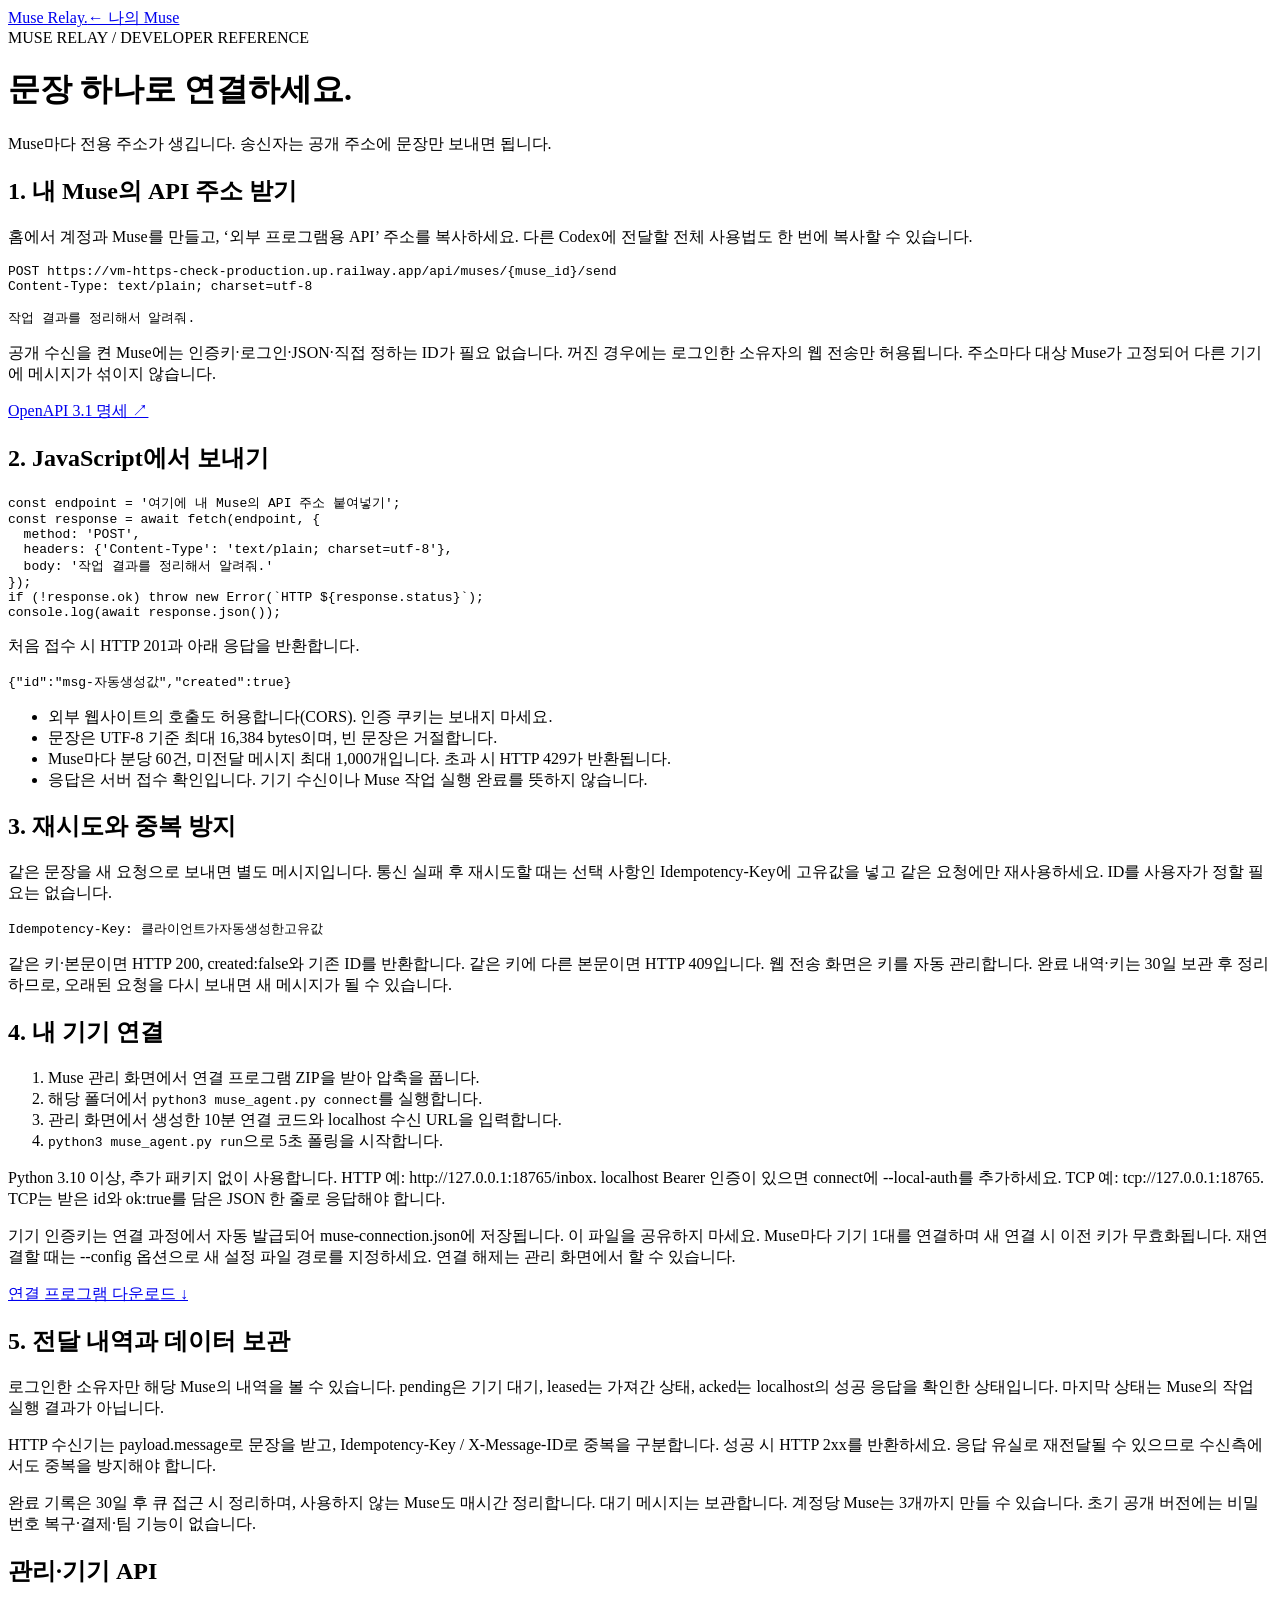
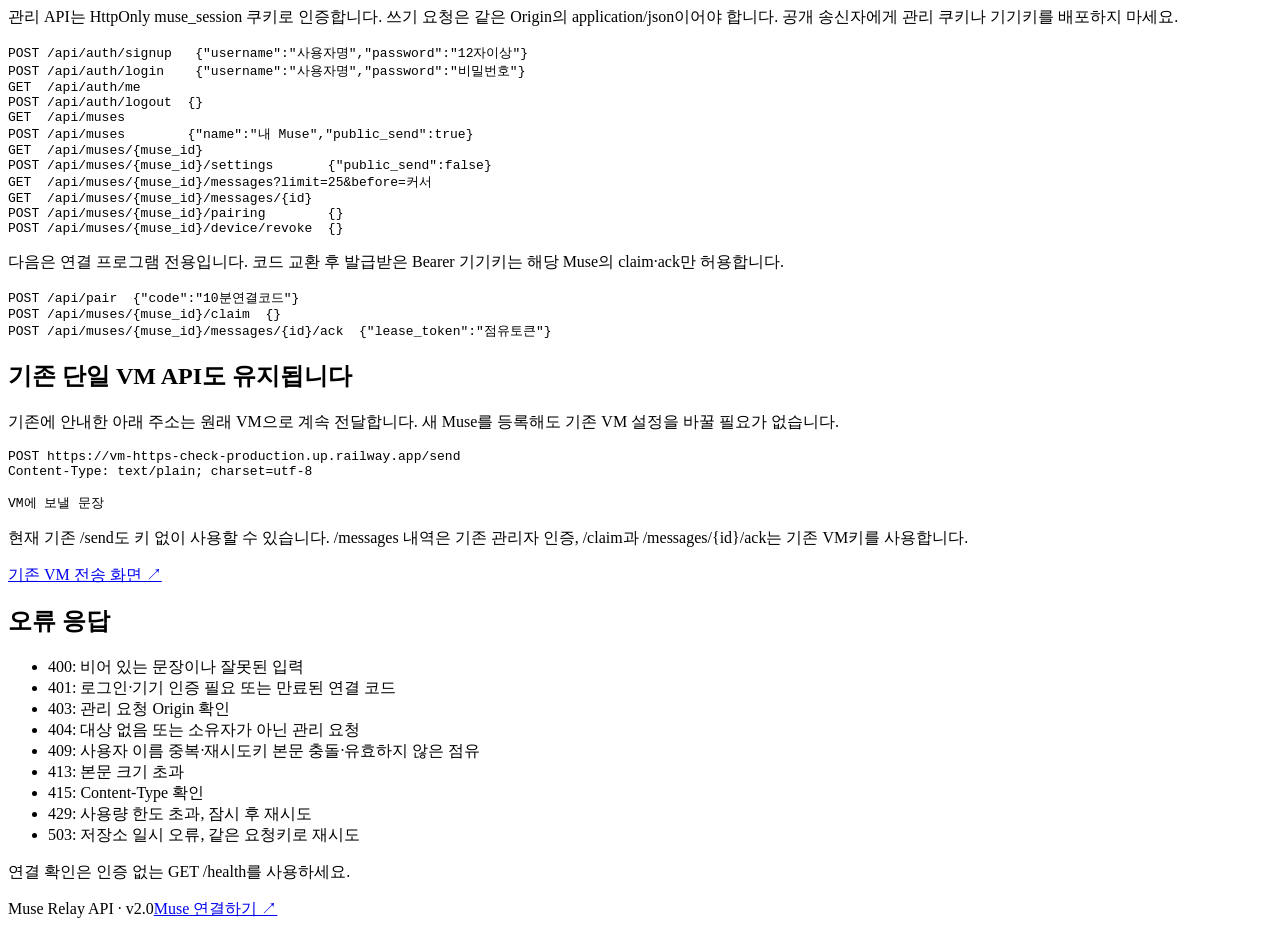
==== static/api-docs.html @ 28037ae2 "feat: publish Muse Relay service with tests and deployment guides" ====
<!doctype html><html lang="ko"><head><meta charset="utf-8"><meta name="viewport" content="width=device-width,initial-scale=1"><title>Muse Relay · API 사용법</title><link rel="stylesheet" href="/app.css"></head><body><main class="doc-page"><nav class="doc-nav"><a class="brand" href="/">Muse Relay<span class="brand-period">.</span></a><a class="button secondary" href="/">← 나의 Muse</a></nav><header class="doc-heading"><div class="eyebrow">MUSE RELAY / DEVELOPER REFERENCE</div><h1>문장 하나로 연결하세요.</h1><p>Muse마다 전용 주소가 생깁니다. 송신자는 공개 주소에 문장만 보내면 됩니다.</p></header>
<section class="panel doc-section"><h2>1. 내 Muse의 API 주소 받기</h2><p>홈에서 계정과 Muse를 만들고, ‘외부 프로그램용 API’ 주소를 복사하세요. 다른 Codex에 전달할 전체 사용법도 한 번에 복사할 수 있습니다.</p><pre><code>POST https://vm-https-check-production.up.railway.app/api/muses/{muse_id}/send
Content-Type: text/plain; charset=utf-8

작업 결과를 정리해서 알려줘.</code></pre><p>공개 수신을 켠 Muse에는 인증키·로그인·JSON·직접 정하는 ID가 필요 없습니다. 꺼진 경우에는 로그인한 소유자의 웹 전송만 허용됩니다. 주소마다 대상 Muse가 고정되어 다른 기기에 메시지가 섞이지 않습니다.</p><a class="button secondary compact" href="/openapi.json">OpenAPI 3.1 명세 ↗</a></section>
<section class="panel doc-section"><h2>2. JavaScript에서 보내기</h2><pre><code>const endpoint = '여기에 내 Muse의 API 주소 붙여넣기';
const response = await fetch(endpoint, {
  method: 'POST',
  headers: {'Content-Type': 'text/plain; charset=utf-8'},
  body: '작업 결과를 정리해서 알려줘.'
});
if (!response.ok) throw new Error(`HTTP ${response.status}`);
console.log(await response.json());</code></pre><p>처음 접수 시 HTTP 201과 아래 응답을 반환합니다.</p><pre><code>{"id":"msg-자동생성값","created":true}</code></pre><ul><li>외부 웹사이트의 호출도 허용합니다(CORS). 인증 쿠키는 보내지 마세요.</li><li>문장은 UTF-8 기준 최대 16,384 bytes이며, 빈 문장은 거절합니다.</li><li>Muse마다 분당 60건, 미전달 메시지 최대 1,000개입니다. 초과 시 HTTP 429가 반환됩니다.</li><li>응답은 서버 접수 확인입니다. 기기 수신이나 Muse 작업 실행 완료를 뜻하지 않습니다.</li></ul></section>
<section class="panel doc-section"><h2>3. 재시도와 중복 방지</h2><p>같은 문장을 새 요청으로 보내면 별도 메시지입니다. 통신 실패 후 재시도할 때는 선택 사항인 Idempotency-Key에 고유값을 넣고 같은 요청에만 재사용하세요. ID를 사용자가 정할 필요는 없습니다.</p><pre><code>Idempotency-Key: 클라이언트가자동생성한고유값</code></pre><p>같은 키·본문이면 HTTP 200, created:false와 기존 ID를 반환합니다. 같은 키에 다른 본문이면 HTTP 409입니다. 웹 전송 화면은 키를 자동 관리합니다. 완료 내역·키는 30일 보관 후 정리하므로, 오래된 요청을 다시 보내면 새 메시지가 될 수 있습니다.</p></section>
<section class="panel doc-section"><h2>4. 내 기기 연결</h2><ol><li>Muse 관리 화면에서 연결 프로그램 ZIP을 받아 압축을 풉니다.</li><li>해당 폴더에서 <code>python3 muse_agent.py connect</code>를 실행합니다.</li><li>관리 화면에서 생성한 10분 연결 코드와 localhost 수신 URL을 입력합니다.</li><li><code>python3 muse_agent.py run</code>으로 5초 폴링을 시작합니다.</li></ol><p>Python 3.10 이상, 추가 패키지 없이 사용합니다. HTTP 예: http://127.0.0.1:18765/inbox. localhost Bearer 인증이 있으면 connect에 --local-auth를 추가하세요. TCP 예: tcp://127.0.0.1:18765. TCP는 받은 id와 ok:true를 담은 JSON 한 줄로 응답해야 합니다.</p><p>기기 인증키는 연결 과정에서 자동 발급되어 muse-connection.json에 저장됩니다. 이 파일을 공유하지 마세요. Muse마다 기기 1대를 연결하며 새 연결 시 이전 키가 무효화됩니다. 재연결할 때는 --config 옵션으로 새 설정 파일 경로를 지정하세요. 연결 해제는 관리 화면에서 할 수 있습니다.</p><a class="button secondary compact" href="/downloads/muse-agent.zip">연결 프로그램 다운로드 ↓</a></section>
<section class="panel doc-section"><h2>5. 전달 내역과 데이터 보관</h2><p>로그인한 소유자만 해당 Muse의 내역을 볼 수 있습니다. pending은 기기 대기, leased는 가져간 상태, acked는 localhost의 성공 응답을 확인한 상태입니다. 마지막 상태는 Muse의 작업 실행 결과가 아닙니다.</p><p>HTTP 수신기는 payload.message로 문장을 받고, Idempotency-Key / X-Message-ID로 중복을 구분합니다. 성공 시 HTTP 2xx를 반환하세요. 응답 유실로 재전달될 수 있으므로 수신측에서도 중복을 방지해야 합니다.</p><p>완료 기록은 30일 후 큐 접근 시 정리하며, 사용하지 않는 Muse도 매시간 정리합니다. 대기 메시지는 보관합니다. 계정당 Muse는 3개까지 만들 수 있습니다. 초기 공개 버전에는 비밀번호 복구·결제·팀 기능이 없습니다.</p></section>
<section class="panel doc-section"><h2>관리·기기 API</h2><p>관리 API는 HttpOnly muse_session 쿠키로 인증합니다. 쓰기 요청은 같은 Origin의 application/json이어야 합니다. 공개 송신자에게 관리 쿠키나 기기키를 배포하지 마세요.</p><pre><code>POST /api/auth/signup   {"username":"사용자명","password":"12자이상"}
POST /api/auth/login    {"username":"사용자명","password":"비밀번호"}
GET  /api/auth/me
POST /api/auth/logout  {}
GET  /api/muses
POST /api/muses        {"name":"내 Muse","public_send":true}
GET  /api/muses/{muse_id}
POST /api/muses/{muse_id}/settings       {"public_send":false}
GET  /api/muses/{muse_id}/messages?limit=25&amp;before=커서
GET  /api/muses/{muse_id}/messages/{id}
POST /api/muses/{muse_id}/pairing        {}
POST /api/muses/{muse_id}/device/revoke  {}</code></pre><p>다음은 연결 프로그램 전용입니다. 코드 교환 후 발급받은 Bearer 기기키는 해당 Muse의 claim·ack만 허용합니다.</p><pre><code>POST /api/pair  {"code":"10분연결코드"}
POST /api/muses/{muse_id}/claim  {}
POST /api/muses/{muse_id}/messages/{id}/ack  {"lease_token":"점유토큰"}</code></pre></section>
<section class="panel doc-section"><h2>기존 단일 VM API도 유지됩니다</h2><p>기존에 안내한 아래 주소는 원래 VM으로 계속 전달합니다. 새 Muse를 등록해도 기존 VM 설정을 바꿀 필요가 없습니다.</p><pre><code>POST https://vm-https-check-production.up.railway.app/send
Content-Type: text/plain; charset=utf-8

VM에 보낼 문장</code></pre><p>현재 기존 /send도 키 없이 사용할 수 있습니다. /messages 내역은 기존 관리자 인증, /claim과 /messages/{id}/ack는 기존 VM키를 사용합니다.</p><a class="button secondary compact" href="/legacy">기존 VM 전송 화면 ↗</a></section>
<section class="panel doc-section"><h2>오류 응답</h2><ul><li>400: 비어 있는 문장이나 잘못된 입력</li><li>401: 로그인·기기 인증 필요 또는 만료된 연결 코드</li><li>403: 관리 요청 Origin 확인</li><li>404: 대상 없음 또는 소유자가 아닌 관리 요청</li><li>409: 사용자 이름 중복·재시도키 본문 충돌·유효하지 않은 점유</li><li>413: 본문 크기 초과</li><li>415: Content-Type 확인</li><li>429: 사용량 한도 초과, 잠시 후 재시도</li><li>503: 저장소 일시 오류, 같은 요청키로 재시도</li></ul><p>연결 확인은 인증 없는 GET /health를 사용하세요.</p></section><footer class="page-footer"><span>Muse Relay API · v2.0</span><a href="/">Muse 연결하기 ↗</a></footer></main></body></html>
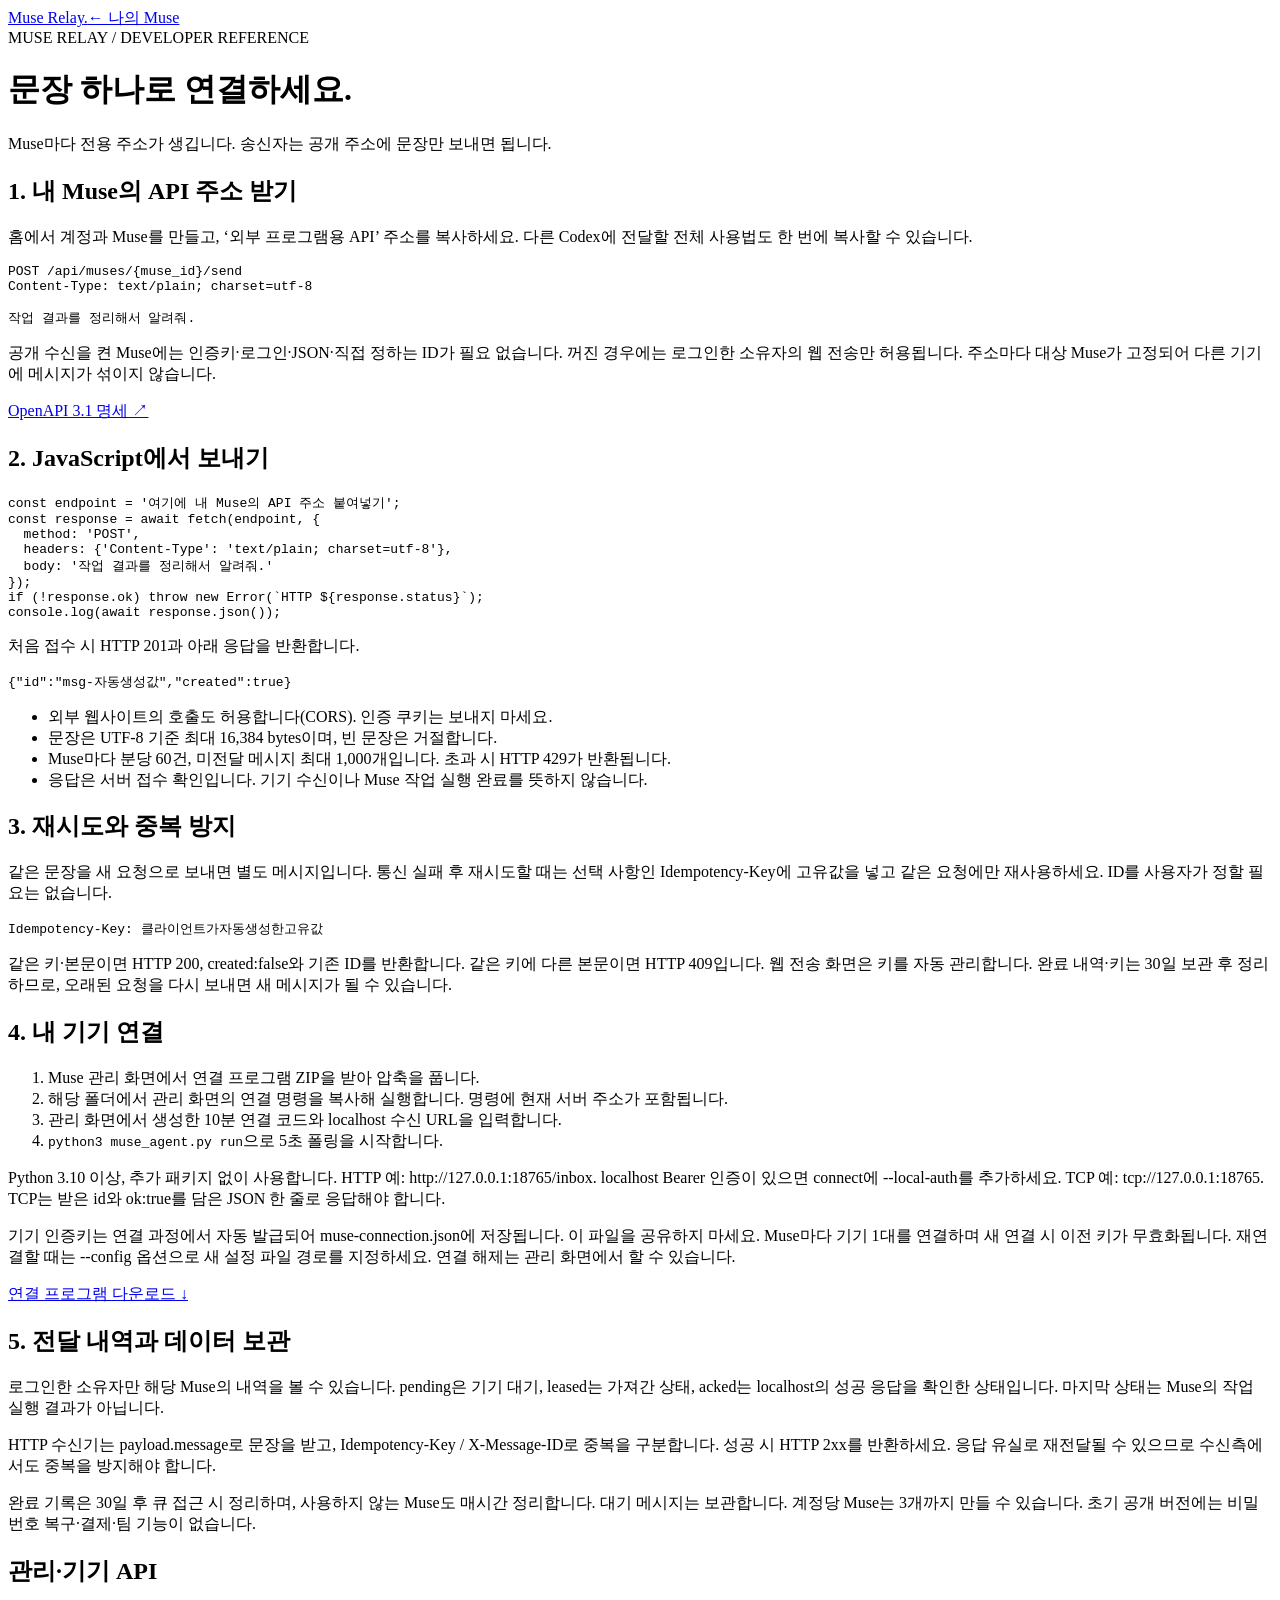
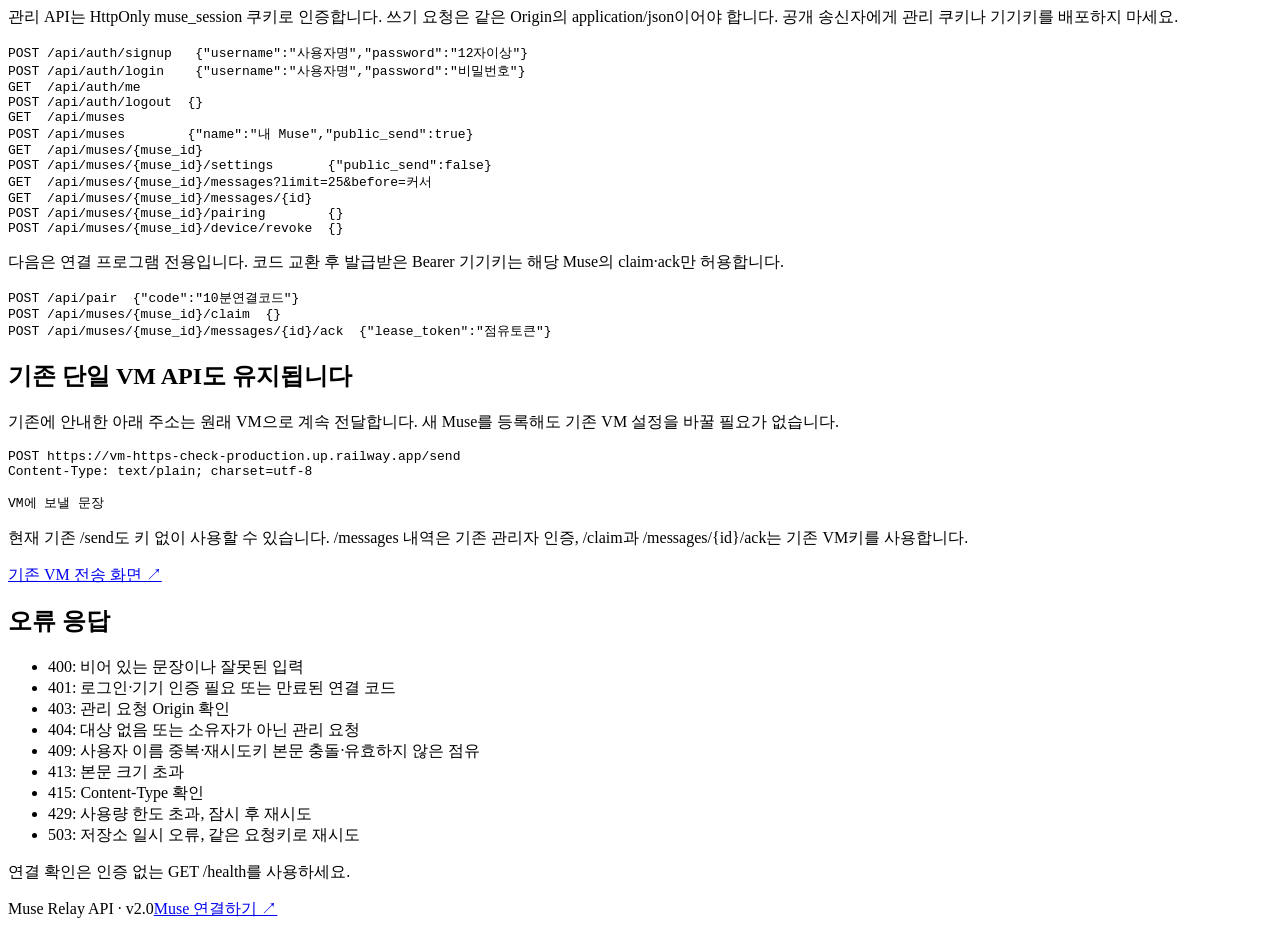
==== commit b7f2e3a1: "fix: use current deployment origin in device setup" ====
--- a/static/api-docs.html
+++ b/static/api-docs.html
@@ -1,5 +1,5 @@
 <!doctype html><html lang="ko"><head><meta charset="utf-8"><meta name="viewport" content="width=device-width,initial-scale=1"><title>Muse Relay · API 사용법</title><link rel="stylesheet" href="/app.css"></head><body><main class="doc-page"><nav class="doc-nav"><a class="brand" href="/">Muse Relay<span class="brand-period">.</span></a><a class="button secondary" href="/">← 나의 Muse</a></nav><header class="doc-heading"><div class="eyebrow">MUSE RELAY / DEVELOPER REFERENCE</div><h1>문장 하나로 연결하세요.</h1><p>Muse마다 전용 주소가 생깁니다. 송신자는 공개 주소에 문장만 보내면 됩니다.</p></header>
-<section class="panel doc-section"><h2>1. 내 Muse의 API 주소 받기</h2><p>홈에서 계정과 Muse를 만들고, ‘외부 프로그램용 API’ 주소를 복사하세요. 다른 Codex에 전달할 전체 사용법도 한 번에 복사할 수 있습니다.</p><pre><code>POST https://vm-https-check-production.up.railway.app/api/muses/{muse_id}/send
+<section class="panel doc-section"><h2>1. 내 Muse의 API 주소 받기</h2><p>홈에서 계정과 Muse를 만들고, ‘외부 프로그램용 API’ 주소를 복사하세요. 다른 Codex에 전달할 전체 사용법도 한 번에 복사할 수 있습니다.</p><pre><code>POST /api/muses/{muse_id}/send
 Content-Type: text/plain; charset=utf-8
 
 작업 결과를 정리해서 알려줘.</code></pre><p>공개 수신을 켠 Muse에는 인증키·로그인·JSON·직접 정하는 ID가 필요 없습니다. 꺼진 경우에는 로그인한 소유자의 웹 전송만 허용됩니다. 주소마다 대상 Muse가 고정되어 다른 기기에 메시지가 섞이지 않습니다.</p><a class="button secondary compact" href="/openapi.json">OpenAPI 3.1 명세 ↗</a></section>
@@ -12,7 +12,7 @@
 if (!response.ok) throw new Error(`HTTP ${response.status}`);
 console.log(await response.json());</code></pre><p>처음 접수 시 HTTP 201과 아래 응답을 반환합니다.</p><pre><code>{"id":"msg-자동생성값","created":true}</code></pre><ul><li>외부 웹사이트의 호출도 허용합니다(CORS). 인증 쿠키는 보내지 마세요.</li><li>문장은 UTF-8 기준 최대 16,384 bytes이며, 빈 문장은 거절합니다.</li><li>Muse마다 분당 60건, 미전달 메시지 최대 1,000개입니다. 초과 시 HTTP 429가 반환됩니다.</li><li>응답은 서버 접수 확인입니다. 기기 수신이나 Muse 작업 실행 완료를 뜻하지 않습니다.</li></ul></section>
 <section class="panel doc-section"><h2>3. 재시도와 중복 방지</h2><p>같은 문장을 새 요청으로 보내면 별도 메시지입니다. 통신 실패 후 재시도할 때는 선택 사항인 Idempotency-Key에 고유값을 넣고 같은 요청에만 재사용하세요. ID를 사용자가 정할 필요는 없습니다.</p><pre><code>Idempotency-Key: 클라이언트가자동생성한고유값</code></pre><p>같은 키·본문이면 HTTP 200, created:false와 기존 ID를 반환합니다. 같은 키에 다른 본문이면 HTTP 409입니다. 웹 전송 화면은 키를 자동 관리합니다. 완료 내역·키는 30일 보관 후 정리하므로, 오래된 요청을 다시 보내면 새 메시지가 될 수 있습니다.</p></section>
-<section class="panel doc-section"><h2>4. 내 기기 연결</h2><ol><li>Muse 관리 화면에서 연결 프로그램 ZIP을 받아 압축을 풉니다.</li><li>해당 폴더에서 <code>python3 muse_agent.py connect</code>를 실행합니다.</li><li>관리 화면에서 생성한 10분 연결 코드와 localhost 수신 URL을 입력합니다.</li><li><code>python3 muse_agent.py run</code>으로 5초 폴링을 시작합니다.</li></ol><p>Python 3.10 이상, 추가 패키지 없이 사용합니다. HTTP 예: http://127.0.0.1:18765/inbox. localhost Bearer 인증이 있으면 connect에 --local-auth를 추가하세요. TCP 예: tcp://127.0.0.1:18765. TCP는 받은 id와 ok:true를 담은 JSON 한 줄로 응답해야 합니다.</p><p>기기 인증키는 연결 과정에서 자동 발급되어 muse-connection.json에 저장됩니다. 이 파일을 공유하지 마세요. Muse마다 기기 1대를 연결하며 새 연결 시 이전 키가 무효화됩니다. 재연결할 때는 --config 옵션으로 새 설정 파일 경로를 지정하세요. 연결 해제는 관리 화면에서 할 수 있습니다.</p><a class="button secondary compact" href="/downloads/muse-agent.zip">연결 프로그램 다운로드 ↓</a></section>
+<section class="panel doc-section"><h2>4. 내 기기 연결</h2><ol><li>Muse 관리 화면에서 연결 프로그램 ZIP을 받아 압축을 풉니다.</li><li>해당 폴더에서 관리 화면의 연결 명령을 복사해 실행합니다. 명령에 현재 서버 주소가 포함됩니다.</li><li>관리 화면에서 생성한 10분 연결 코드와 localhost 수신 URL을 입력합니다.</li><li><code>python3 muse_agent.py run</code>으로 5초 폴링을 시작합니다.</li></ol><p>Python 3.10 이상, 추가 패키지 없이 사용합니다. HTTP 예: http://127.0.0.1:18765/inbox. localhost Bearer 인증이 있으면 connect에 --local-auth를 추가하세요. TCP 예: tcp://127.0.0.1:18765. TCP는 받은 id와 ok:true를 담은 JSON 한 줄로 응답해야 합니다.</p><p>기기 인증키는 연결 과정에서 자동 발급되어 muse-connection.json에 저장됩니다. 이 파일을 공유하지 마세요. Muse마다 기기 1대를 연결하며 새 연결 시 이전 키가 무효화됩니다. 재연결할 때는 --config 옵션으로 새 설정 파일 경로를 지정하세요. 연결 해제는 관리 화면에서 할 수 있습니다.</p><a class="button secondary compact" href="/downloads/muse-agent.zip">연결 프로그램 다운로드 ↓</a></section>
 <section class="panel doc-section"><h2>5. 전달 내역과 데이터 보관</h2><p>로그인한 소유자만 해당 Muse의 내역을 볼 수 있습니다. pending은 기기 대기, leased는 가져간 상태, acked는 localhost의 성공 응답을 확인한 상태입니다. 마지막 상태는 Muse의 작업 실행 결과가 아닙니다.</p><p>HTTP 수신기는 payload.message로 문장을 받고, Idempotency-Key / X-Message-ID로 중복을 구분합니다. 성공 시 HTTP 2xx를 반환하세요. 응답 유실로 재전달될 수 있으므로 수신측에서도 중복을 방지해야 합니다.</p><p>완료 기록은 30일 후 큐 접근 시 정리하며, 사용하지 않는 Muse도 매시간 정리합니다. 대기 메시지는 보관합니다. 계정당 Muse는 3개까지 만들 수 있습니다. 초기 공개 버전에는 비밀번호 복구·결제·팀 기능이 없습니다.</p></section>
 <section class="panel doc-section"><h2>관리·기기 API</h2><p>관리 API는 HttpOnly muse_session 쿠키로 인증합니다. 쓰기 요청은 같은 Origin의 application/json이어야 합니다. 공개 송신자에게 관리 쿠키나 기기키를 배포하지 마세요.</p><pre><code>POST /api/auth/signup   {"username":"사용자명","password":"12자이상"}
 POST /api/auth/login    {"username":"사용자명","password":"비밀번호"}
@@ -31,5 +31,5 @@
 <section class="panel doc-section"><h2>기존 단일 VM API도 유지됩니다</h2><p>기존에 안내한 아래 주소는 원래 VM으로 계속 전달합니다. 새 Muse를 등록해도 기존 VM 설정을 바꿀 필요가 없습니다.</p><pre><code>POST https://vm-https-check-production.up.railway.app/send
 Content-Type: text/plain; charset=utf-8
 
-VM에 보낼 문장</code></pre><p>현재 기존 /send도 키 없이 사용할 수 있습니다. /messages 내역은 기존 관리자 인증, /claim과 /messages/{id}/ack는 기존 VM키를 사용합니다.</p><a class="button secondary compact" href="/legacy">기존 VM 전송 화면 ↗</a></section>
+VM에 보낼 문장</code></pre><p>현재 기존 /send도 키 없이 사용할 수 있습니다. /messages 내역은 기존 관리자 인증, /claim과 /messages/{id}/ack는 기존 VM키를 사용합니다.</p><a class="button secondary compact" href="https://vm-https-check-production.up.railway.app/legacy">기존 VM 전송 화면 ↗</a></section>
 <section class="panel doc-section"><h2>오류 응답</h2><ul><li>400: 비어 있는 문장이나 잘못된 입력</li><li>401: 로그인·기기 인증 필요 또는 만료된 연결 코드</li><li>403: 관리 요청 Origin 확인</li><li>404: 대상 없음 또는 소유자가 아닌 관리 요청</li><li>409: 사용자 이름 중복·재시도키 본문 충돌·유효하지 않은 점유</li><li>413: 본문 크기 초과</li><li>415: Content-Type 확인</li><li>429: 사용량 한도 초과, 잠시 후 재시도</li><li>503: 저장소 일시 오류, 같은 요청키로 재시도</li></ul><p>연결 확인은 인증 없는 GET /health를 사용하세요.</p></section><footer class="page-footer"><span>Muse Relay API · v2.0</span><a href="/">Muse 연결하기 ↗</a></footer></main></body></html>
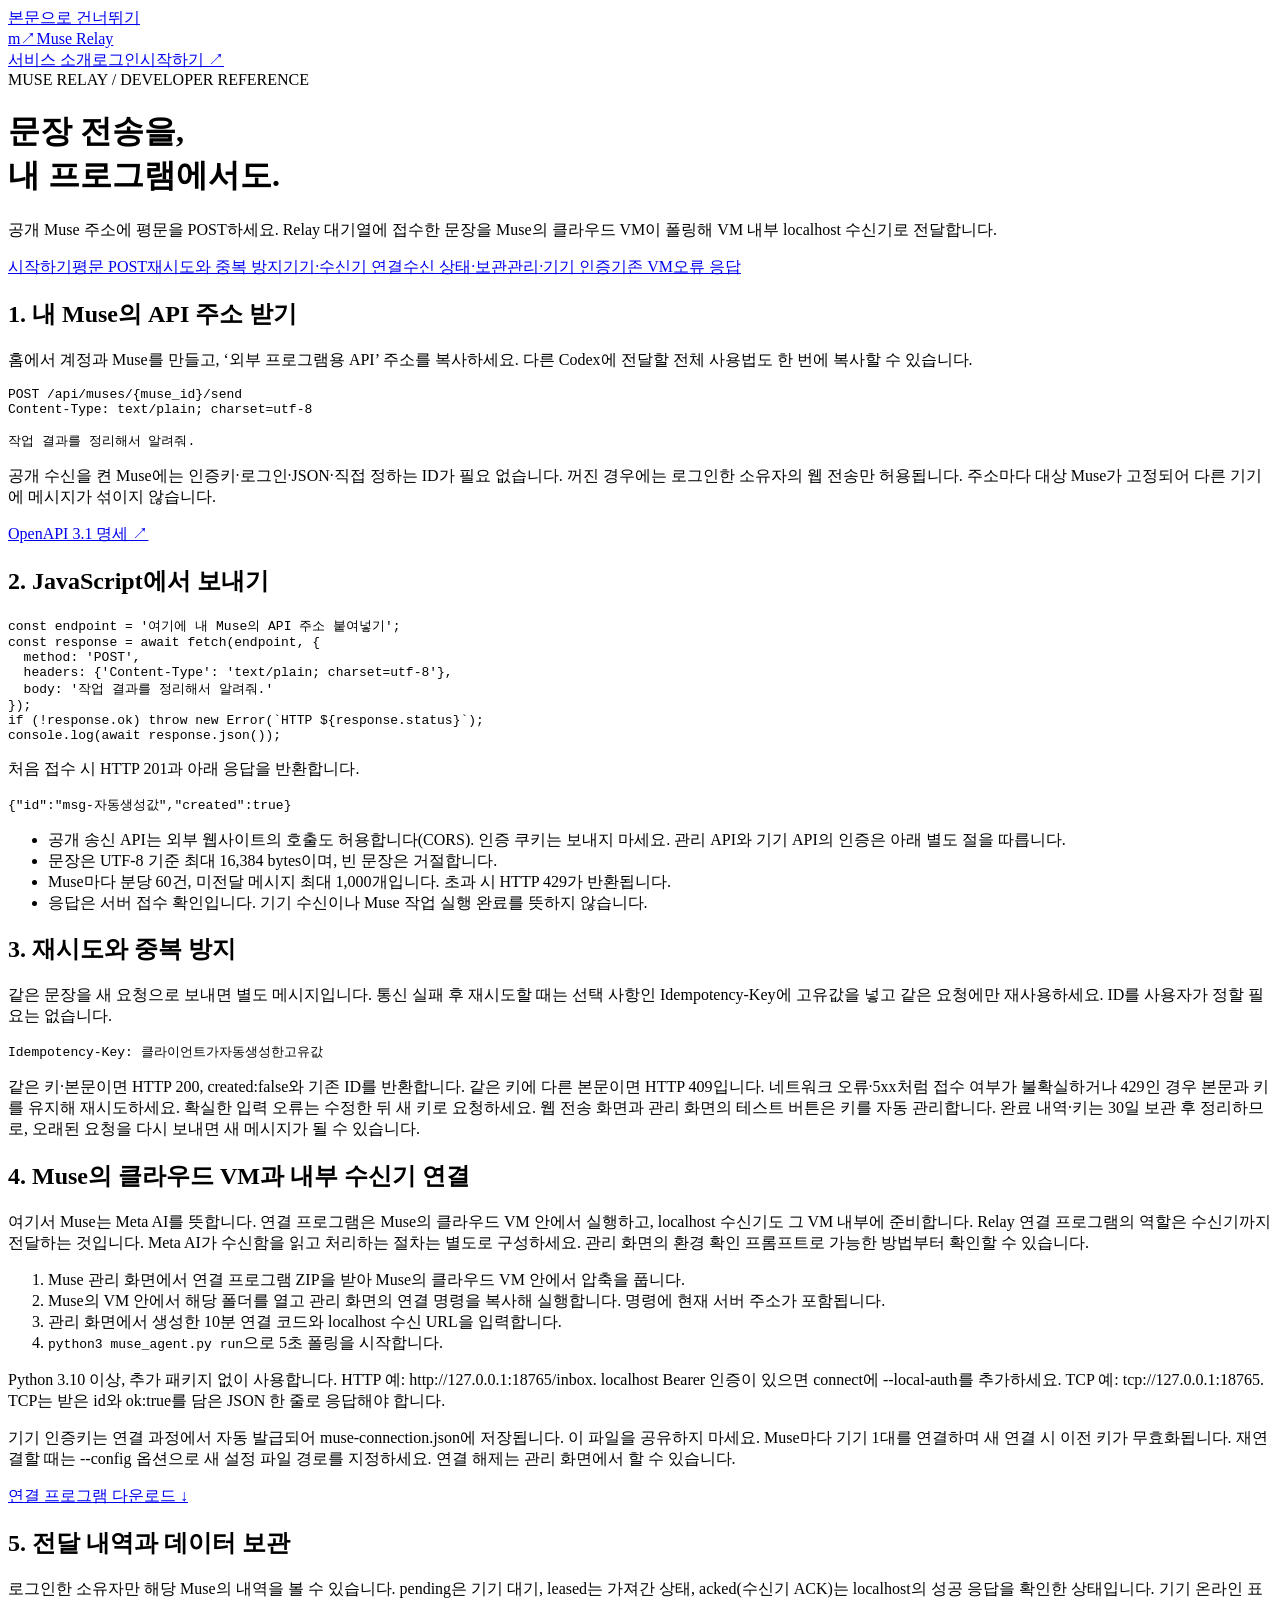
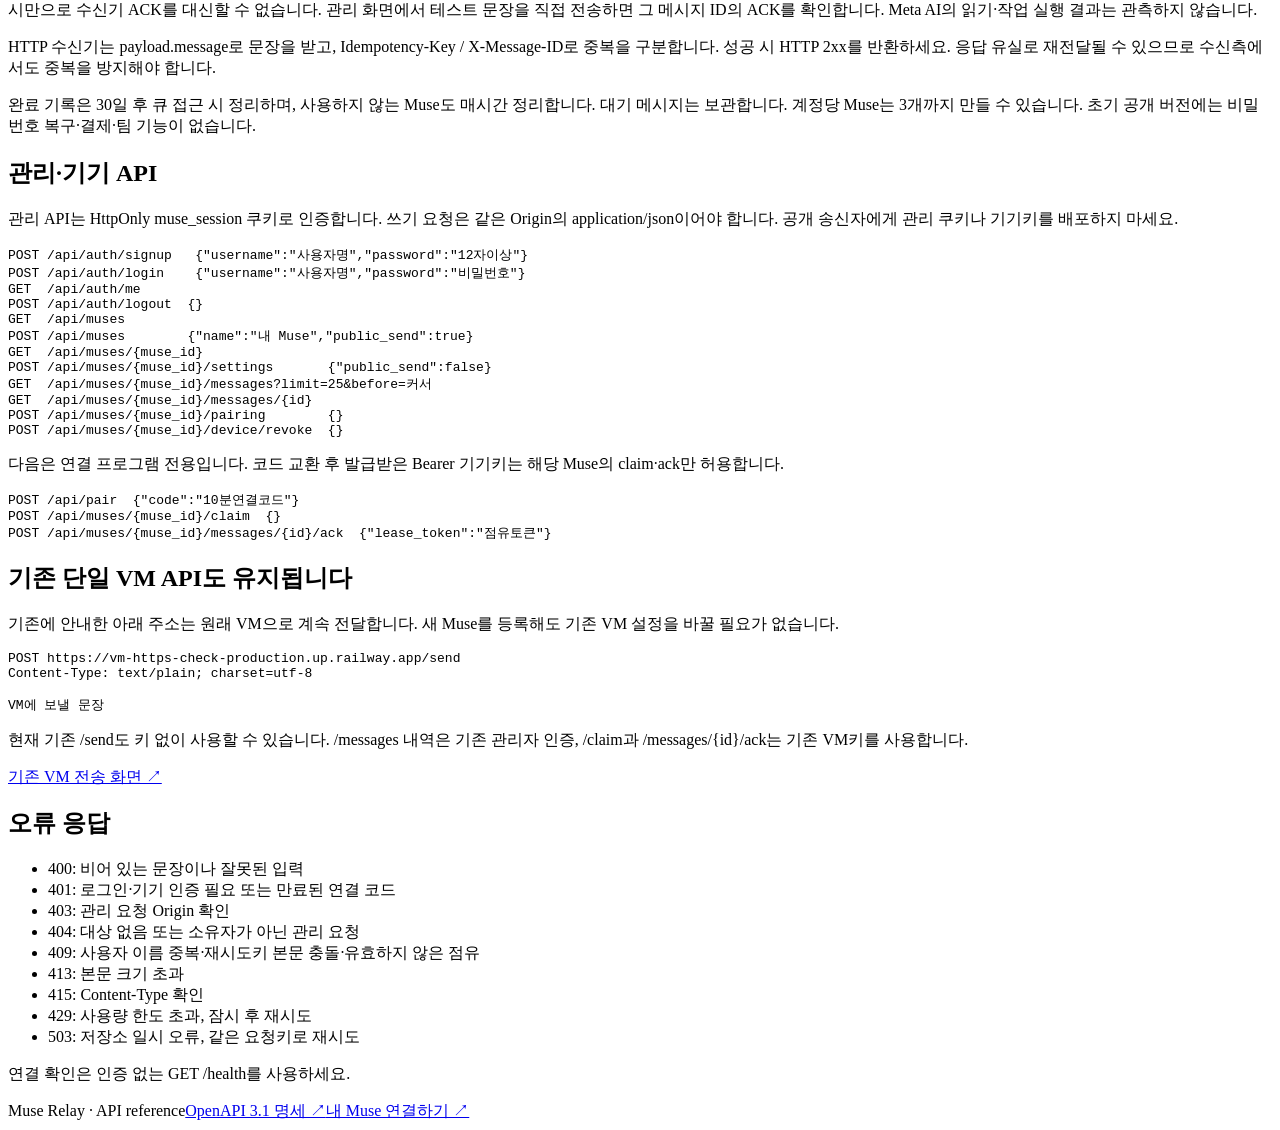
==== commit 9986b202: "Refresh Muse cloud VM relay service experience" ====
--- a/static/api-docs.html
+++ b/static/api-docs.html
@@ -1,20 +1,86 @@
-<!doctype html><html lang="ko"><head><meta charset="utf-8"><meta name="viewport" content="width=device-width,initial-scale=1"><title>Muse Relay · API 사용법</title><link rel="stylesheet" href="/app.css"></head><body><main class="doc-page"><nav class="doc-nav"><a class="brand" href="/">Muse Relay<span class="brand-period">.</span></a><a class="button secondary" href="/">← 나의 Muse</a></nav><header class="doc-heading"><div class="eyebrow">MUSE RELAY / DEVELOPER REFERENCE</div><h1>문장 하나로 연결하세요.</h1><p>Muse마다 전용 주소가 생깁니다. 송신자는 공개 주소에 문장만 보내면 됩니다.</p></header>
-<section class="panel doc-section"><h2>1. 내 Muse의 API 주소 받기</h2><p>홈에서 계정과 Muse를 만들고, ‘외부 프로그램용 API’ 주소를 복사하세요. 다른 Codex에 전달할 전체 사용법도 한 번에 복사할 수 있습니다.</p><pre><code>POST /api/muses/{muse_id}/send
+<!doctype html>
+<html lang="ko">
+<head>
+<meta charset="utf-8">
+<meta name="viewport" content="width=device-width,initial-scale=1">
+<title>Muse Relay · API 사용법</title>
+<link rel="stylesheet" href="/muse.css">
+</head>
+<body><a class="skip-link" href="#main">본문으로 건너뛰기</a>
+<header class="site-header"><a class="brand" href="/"><span class="logo" aria-hidden="true">m↗</span>Muse <span class="brand-light">Relay</span></a>
+<nav><a href="/">서비스 소개</a><a href="/#login">로그인</a><a class="primary" href="/#signup">시작하기 ↗</a>
+</nav>
+</header>
+<main id="main">
+<header class="doc-heading">
+<div class="eyebrow">MUSE RELAY / DEVELOPER REFERENCE</div>
+<h1>문장 전송을,<br>내 프로그램에서도.</h1>
+<p>공개 Muse 주소에 평문을 POST하세요. Relay 대기열에 접수한 문장을 Muse의 클라우드 VM이 폴링해 VM 내부 localhost 수신기로 전달합니다.</p>
+</header>
+<div class="docs-layout">
+<nav class="docs-nav" aria-label="API 문서 목차"><a href="#getting-started">시작하기</a><a href="#plain-text">평문 POST</a><a href="#retries">재시도와 중복 방지</a><a href="#receiver">기기·수신기 연결</a><a href="#history">수신 상태·보관</a><a href="#auth">관리·기기 인증</a><a href="#legacy">기존 VM</a><a href="#errors">오류 응답</a>
+</nav>
+<div>
+<section id="getting-started" class="doc-section">
+<h2>1. 내 Muse의 API 주소 받기</h2>
+<p>홈에서 계정과 Muse를 만들고, ‘외부 프로그램용 API’ 주소를 복사하세요. 다른 Codex에 전달할 전체 사용법도 한 번에 복사할 수 있습니다.</p>
+<pre><code>POST /api/muses/{muse_id}/send
 Content-Type: text/plain; charset=utf-8
 
-작업 결과를 정리해서 알려줘.</code></pre><p>공개 수신을 켠 Muse에는 인증키·로그인·JSON·직접 정하는 ID가 필요 없습니다. 꺼진 경우에는 로그인한 소유자의 웹 전송만 허용됩니다. 주소마다 대상 Muse가 고정되어 다른 기기에 메시지가 섞이지 않습니다.</p><a class="button secondary compact" href="/openapi.json">OpenAPI 3.1 명세 ↗</a></section>
-<section class="panel doc-section"><h2>2. JavaScript에서 보내기</h2><pre><code>const endpoint = '여기에 내 Muse의 API 주소 붙여넣기';
+작업 결과를 정리해서 알려줘.</code>
+</pre>
+<p>공개 수신을 켠 Muse에는 인증키·로그인·JSON·직접 정하는 ID가 필요 없습니다. 꺼진 경우에는 로그인한 소유자의 웹 전송만 허용됩니다. 주소마다 대상 Muse가 고정되어 다른 기기에 메시지가 섞이지 않습니다.</p><a class="secondary" href="/openapi.json">OpenAPI 3.1 명세 ↗</a>
+</section>
+<section id="plain-text" class="doc-section">
+<h2>2. JavaScript에서 보내기</h2>
+<pre><code>const endpoint = '여기에 내 Muse의 API 주소 붙여넣기';
 const response = await fetch(endpoint, {
   method: 'POST',
   headers: {'Content-Type': 'text/plain; charset=utf-8'},
   body: '작업 결과를 정리해서 알려줘.'
 });
 if (!response.ok) throw new Error(`HTTP ${response.status}`);
-console.log(await response.json());</code></pre><p>처음 접수 시 HTTP 201과 아래 응답을 반환합니다.</p><pre><code>{"id":"msg-자동생성값","created":true}</code></pre><ul><li>외부 웹사이트의 호출도 허용합니다(CORS). 인증 쿠키는 보내지 마세요.</li><li>문장은 UTF-8 기준 최대 16,384 bytes이며, 빈 문장은 거절합니다.</li><li>Muse마다 분당 60건, 미전달 메시지 최대 1,000개입니다. 초과 시 HTTP 429가 반환됩니다.</li><li>응답은 서버 접수 확인입니다. 기기 수신이나 Muse 작업 실행 완료를 뜻하지 않습니다.</li></ul></section>
-<section class="panel doc-section"><h2>3. 재시도와 중복 방지</h2><p>같은 문장을 새 요청으로 보내면 별도 메시지입니다. 통신 실패 후 재시도할 때는 선택 사항인 Idempotency-Key에 고유값을 넣고 같은 요청에만 재사용하세요. ID를 사용자가 정할 필요는 없습니다.</p><pre><code>Idempotency-Key: 클라이언트가자동생성한고유값</code></pre><p>같은 키·본문이면 HTTP 200, created:false와 기존 ID를 반환합니다. 같은 키에 다른 본문이면 HTTP 409입니다. 웹 전송 화면은 키를 자동 관리합니다. 완료 내역·키는 30일 보관 후 정리하므로, 오래된 요청을 다시 보내면 새 메시지가 될 수 있습니다.</p></section>
-<section class="panel doc-section"><h2>4. 내 기기 연결</h2><ol><li>Muse 관리 화면에서 연결 프로그램 ZIP을 받아 압축을 풉니다.</li><li>해당 폴더에서 관리 화면의 연결 명령을 복사해 실행합니다. 명령에 현재 서버 주소가 포함됩니다.</li><li>관리 화면에서 생성한 10분 연결 코드와 localhost 수신 URL을 입력합니다.</li><li><code>python3 muse_agent.py run</code>으로 5초 폴링을 시작합니다.</li></ol><p>Python 3.10 이상, 추가 패키지 없이 사용합니다. HTTP 예: http://127.0.0.1:18765/inbox. localhost Bearer 인증이 있으면 connect에 --local-auth를 추가하세요. TCP 예: tcp://127.0.0.1:18765. TCP는 받은 id와 ok:true를 담은 JSON 한 줄로 응답해야 합니다.</p><p>기기 인증키는 연결 과정에서 자동 발급되어 muse-connection.json에 저장됩니다. 이 파일을 공유하지 마세요. Muse마다 기기 1대를 연결하며 새 연결 시 이전 키가 무효화됩니다. 재연결할 때는 --config 옵션으로 새 설정 파일 경로를 지정하세요. 연결 해제는 관리 화면에서 할 수 있습니다.</p><a class="button secondary compact" href="/downloads/muse-agent.zip">연결 프로그램 다운로드 ↓</a></section>
-<section class="panel doc-section"><h2>5. 전달 내역과 데이터 보관</h2><p>로그인한 소유자만 해당 Muse의 내역을 볼 수 있습니다. pending은 기기 대기, leased는 가져간 상태, acked는 localhost의 성공 응답을 확인한 상태입니다. 마지막 상태는 Muse의 작업 실행 결과가 아닙니다.</p><p>HTTP 수신기는 payload.message로 문장을 받고, Idempotency-Key / X-Message-ID로 중복을 구분합니다. 성공 시 HTTP 2xx를 반환하세요. 응답 유실로 재전달될 수 있으므로 수신측에서도 중복을 방지해야 합니다.</p><p>완료 기록은 30일 후 큐 접근 시 정리하며, 사용하지 않는 Muse도 매시간 정리합니다. 대기 메시지는 보관합니다. 계정당 Muse는 3개까지 만들 수 있습니다. 초기 공개 버전에는 비밀번호 복구·결제·팀 기능이 없습니다.</p></section>
-<section class="panel doc-section"><h2>관리·기기 API</h2><p>관리 API는 HttpOnly muse_session 쿠키로 인증합니다. 쓰기 요청은 같은 Origin의 application/json이어야 합니다. 공개 송신자에게 관리 쿠키나 기기키를 배포하지 마세요.</p><pre><code>POST /api/auth/signup   {"username":"사용자명","password":"12자이상"}
+console.log(await response.json());</code>
+</pre>
+<p>처음 접수 시 HTTP 201과 아래 응답을 반환합니다.</p>
+<pre><code>{"id":"msg-자동생성값","created":true}</code>
+</pre>
+<ul>
+<li>공개 송신 API는 외부 웹사이트의 호출도 허용합니다(CORS). 인증 쿠키는 보내지 마세요. 관리 API와 기기 API의 인증은 아래 별도 절을 따릅니다.</li>
+<li>문장은 UTF-8 기준 최대 16,384 bytes이며, 빈 문장은 거절합니다.</li>
+<li>Muse마다 분당 60건, 미전달 메시지 최대 1,000개입니다. 초과 시 HTTP 429가 반환됩니다.</li>
+<li>응답은 서버 접수 확인입니다. 기기 수신이나 Muse 작업 실행 완료를 뜻하지 않습니다.</li>
+</ul>
+</section>
+<section id="retries" class="doc-section">
+<h2>3. 재시도와 중복 방지</h2>
+<p>같은 문장을 새 요청으로 보내면 별도 메시지입니다. 통신 실패 후 재시도할 때는 선택 사항인 Idempotency-Key에 고유값을 넣고 같은 요청에만 재사용하세요. ID를 사용자가 정할 필요는 없습니다.</p>
+<pre><code>Idempotency-Key: 클라이언트가자동생성한고유값</code>
+</pre>
+<p>같은 키·본문이면 HTTP 200, created:false와 기존 ID를 반환합니다. 같은 키에 다른 본문이면 HTTP 409입니다. 네트워크 오류·5xx처럼 접수 여부가 불확실하거나 429인 경우 본문과 키를 유지해 재시도하세요. 확실한 입력 오류는 수정한 뒤 새 키로 요청하세요. 웹 전송 화면과 관리 화면의 테스트 버튼은 키를 자동 관리합니다. 완료 내역·키는 30일 보관 후 정리하므로, 오래된 요청을 다시 보내면 새 메시지가 될 수 있습니다.</p>
+</section>
+<section id="receiver" class="doc-section">
+<h2>4. Muse의 클라우드 VM과 내부 수신기 연결</h2>
+<p>여기서 Muse는 Meta AI를 뜻합니다. 연결 프로그램은 Muse의 클라우드 VM 안에서 실행하고, localhost 수신기도 그 VM 내부에 준비합니다. Relay 연결 프로그램의 역할은 수신기까지 전달하는 것입니다. Meta AI가 수신함을 읽고 처리하는 절차는 별도로 구성하세요. 관리 화면의 환경 확인 프롬프트로 가능한 방법부터 확인할 수 있습니다.</p>
+<ol>
+<li>Muse 관리 화면에서 연결 프로그램 ZIP을 받아 Muse의 클라우드 VM 안에서 압축을 풉니다.</li>
+<li>Muse의 VM 안에서 해당 폴더를 열고 관리 화면의 연결 명령을 복사해 실행합니다. 명령에 현재 서버 주소가 포함됩니다.</li>
+<li>관리 화면에서 생성한 10분 연결 코드와 localhost 수신 URL을 입력합니다.</li>
+<li><code>python3 muse_agent.py run</code>으로 5초 폴링을 시작합니다.</li>
+</ol>
+<p>Python 3.10 이상, 추가 패키지 없이 사용합니다. HTTP 예: http://127.0.0.1:18765/inbox. localhost Bearer 인증이 있으면 connect에 --local-auth를 추가하세요. TCP 예: tcp://127.0.0.1:18765. TCP는 받은 id와 ok:true를 담은 JSON 한 줄로 응답해야 합니다.</p>
+<p>기기 인증키는 연결 과정에서 자동 발급되어 muse-connection.json에 저장됩니다. 이 파일을 공유하지 마세요. Muse마다 기기 1대를 연결하며 새 연결 시 이전 키가 무효화됩니다. 재연결할 때는 --config 옵션으로 새 설정 파일 경로를 지정하세요. 연결 해제는 관리 화면에서 할 수 있습니다.</p><a class="secondary" href="/downloads/muse-agent.zip">연결 프로그램 다운로드 ↓</a>
+</section>
+<section id="history" class="doc-section">
+<h2>5. 전달 내역과 데이터 보관</h2>
+<p>로그인한 소유자만 해당 Muse의 내역을 볼 수 있습니다. pending은 기기 대기, leased는 가져간 상태, acked(수신기 ACK)는 localhost의 성공 응답을 확인한 상태입니다. 기기 온라인 표시만으로 수신기 ACK를 대신할 수 없습니다. 관리 화면에서 테스트 문장을 직접 전송하면 그 메시지 ID의 ACK를 확인합니다. Meta AI의 읽기·작업 실행 결과는 관측하지 않습니다.</p>
+<p>HTTP 수신기는 payload.message로 문장을 받고, Idempotency-Key / X-Message-ID로 중복을 구분합니다. 성공 시 HTTP 2xx를 반환하세요. 응답 유실로 재전달될 수 있으므로 수신측에서도 중복을 방지해야 합니다.</p>
+<p>완료 기록은 30일 후 큐 접근 시 정리하며, 사용하지 않는 Muse도 매시간 정리합니다. 대기 메시지는 보관합니다. 계정당 Muse는 3개까지 만들 수 있습니다. 초기 공개 버전에는 비밀번호 복구·결제·팀 기능이 없습니다.</p>
+</section>
+<section id="auth" class="doc-section">
+<h2>관리·기기 API</h2>
+<p>관리 API는 HttpOnly muse_session 쿠키로 인증합니다. 쓰기 요청은 같은 Origin의 application/json이어야 합니다. 공개 송신자에게 관리 쿠키나 기기키를 배포하지 마세요.</p>
+<pre><code>POST /api/auth/signup   {"username":"사용자명","password":"12자이상"}
 POST /api/auth/login    {"username":"사용자명","password":"비밀번호"}
 GET  /api/auth/me
 POST /api/auth/logout  {}
@@ -25,11 +91,43 @@
 GET  /api/muses/{muse_id}/messages?limit=25&amp;before=커서
 GET  /api/muses/{muse_id}/messages/{id}
 POST /api/muses/{muse_id}/pairing        {}
-POST /api/muses/{muse_id}/device/revoke  {}</code></pre><p>다음은 연결 프로그램 전용입니다. 코드 교환 후 발급받은 Bearer 기기키는 해당 Muse의 claim·ack만 허용합니다.</p><pre><code>POST /api/pair  {"code":"10분연결코드"}
+POST /api/muses/{muse_id}/device/revoke  {}</code>
+</pre>
+<p>다음은 연결 프로그램 전용입니다. 코드 교환 후 발급받은 Bearer 기기키는 해당 Muse의 claim·ack만 허용합니다.</p>
+<pre><code>POST /api/pair  {"code":"10분연결코드"}
 POST /api/muses/{muse_id}/claim  {}
-POST /api/muses/{muse_id}/messages/{id}/ack  {"lease_token":"점유토큰"}</code></pre></section>
-<section class="panel doc-section"><h2>기존 단일 VM API도 유지됩니다</h2><p>기존에 안내한 아래 주소는 원래 VM으로 계속 전달합니다. 새 Muse를 등록해도 기존 VM 설정을 바꿀 필요가 없습니다.</p><pre><code>POST https://vm-https-check-production.up.railway.app/send
+POST /api/muses/{muse_id}/messages/{id}/ack  {"lease_token":"점유토큰"}</code>
+</pre>
+</section>
+<section id="legacy" class="doc-section">
+<h2>기존 단일 VM API도 유지됩니다</h2>
+<p>기존에 안내한 아래 주소는 원래 VM으로 계속 전달합니다. 새 Muse를 등록해도 기존 VM 설정을 바꿀 필요가 없습니다.</p>
+<pre><code>POST https://vm-https-check-production.up.railway.app/send
 Content-Type: text/plain; charset=utf-8
 
-VM에 보낼 문장</code></pre><p>현재 기존 /send도 키 없이 사용할 수 있습니다. /messages 내역은 기존 관리자 인증, /claim과 /messages/{id}/ack는 기존 VM키를 사용합니다.</p><a class="button secondary compact" href="https://vm-https-check-production.up.railway.app/legacy">기존 VM 전송 화면 ↗</a></section>
-<section class="panel doc-section"><h2>오류 응답</h2><ul><li>400: 비어 있는 문장이나 잘못된 입력</li><li>401: 로그인·기기 인증 필요 또는 만료된 연결 코드</li><li>403: 관리 요청 Origin 확인</li><li>404: 대상 없음 또는 소유자가 아닌 관리 요청</li><li>409: 사용자 이름 중복·재시도키 본문 충돌·유효하지 않은 점유</li><li>413: 본문 크기 초과</li><li>415: Content-Type 확인</li><li>429: 사용량 한도 초과, 잠시 후 재시도</li><li>503: 저장소 일시 오류, 같은 요청키로 재시도</li></ul><p>연결 확인은 인증 없는 GET /health를 사용하세요.</p></section><footer class="page-footer"><span>Muse Relay API · v2.0</span><a href="/">Muse 연결하기 ↗</a></footer></main></body></html>
+VM에 보낼 문장</code>
+</pre>
+<p>현재 기존 /send도 키 없이 사용할 수 있습니다. /messages 내역은 기존 관리자 인증, /claim과 /messages/{id}/ack는 기존 VM키를 사용합니다.</p><a class="secondary" href="https://vm-https-check-production.up.railway.app/legacy">기존 VM 전송 화면 ↗</a>
+</section>
+<section id="errors" class="doc-section">
+<h2>오류 응답</h2>
+<ul>
+<li>400: 비어 있는 문장이나 잘못된 입력</li>
+<li>401: 로그인·기기 인증 필요 또는 만료된 연결 코드</li>
+<li>403: 관리 요청 Origin 확인</li>
+<li>404: 대상 없음 또는 소유자가 아닌 관리 요청</li>
+<li>409: 사용자 이름 중복·재시도키 본문 충돌·유효하지 않은 점유</li>
+<li>413: 본문 크기 초과</li>
+<li>415: Content-Type 확인</li>
+<li>429: 사용량 한도 초과, 잠시 후 재시도</li>
+<li>503: 저장소 일시 오류, 같은 요청키로 재시도</li>
+</ul>
+<p>연결 확인은 인증 없는 GET /health를 사용하세요.</p>
+</section>
+</div>
+</div>
+</main>
+<footer class="site-footer"><span>Muse Relay · API reference</span><a href="/openapi.json">OpenAPI 3.1 명세 ↗</a><a href="/">내 Muse 연결하기 ↗</a>
+</footer>
+</body>
+</html>
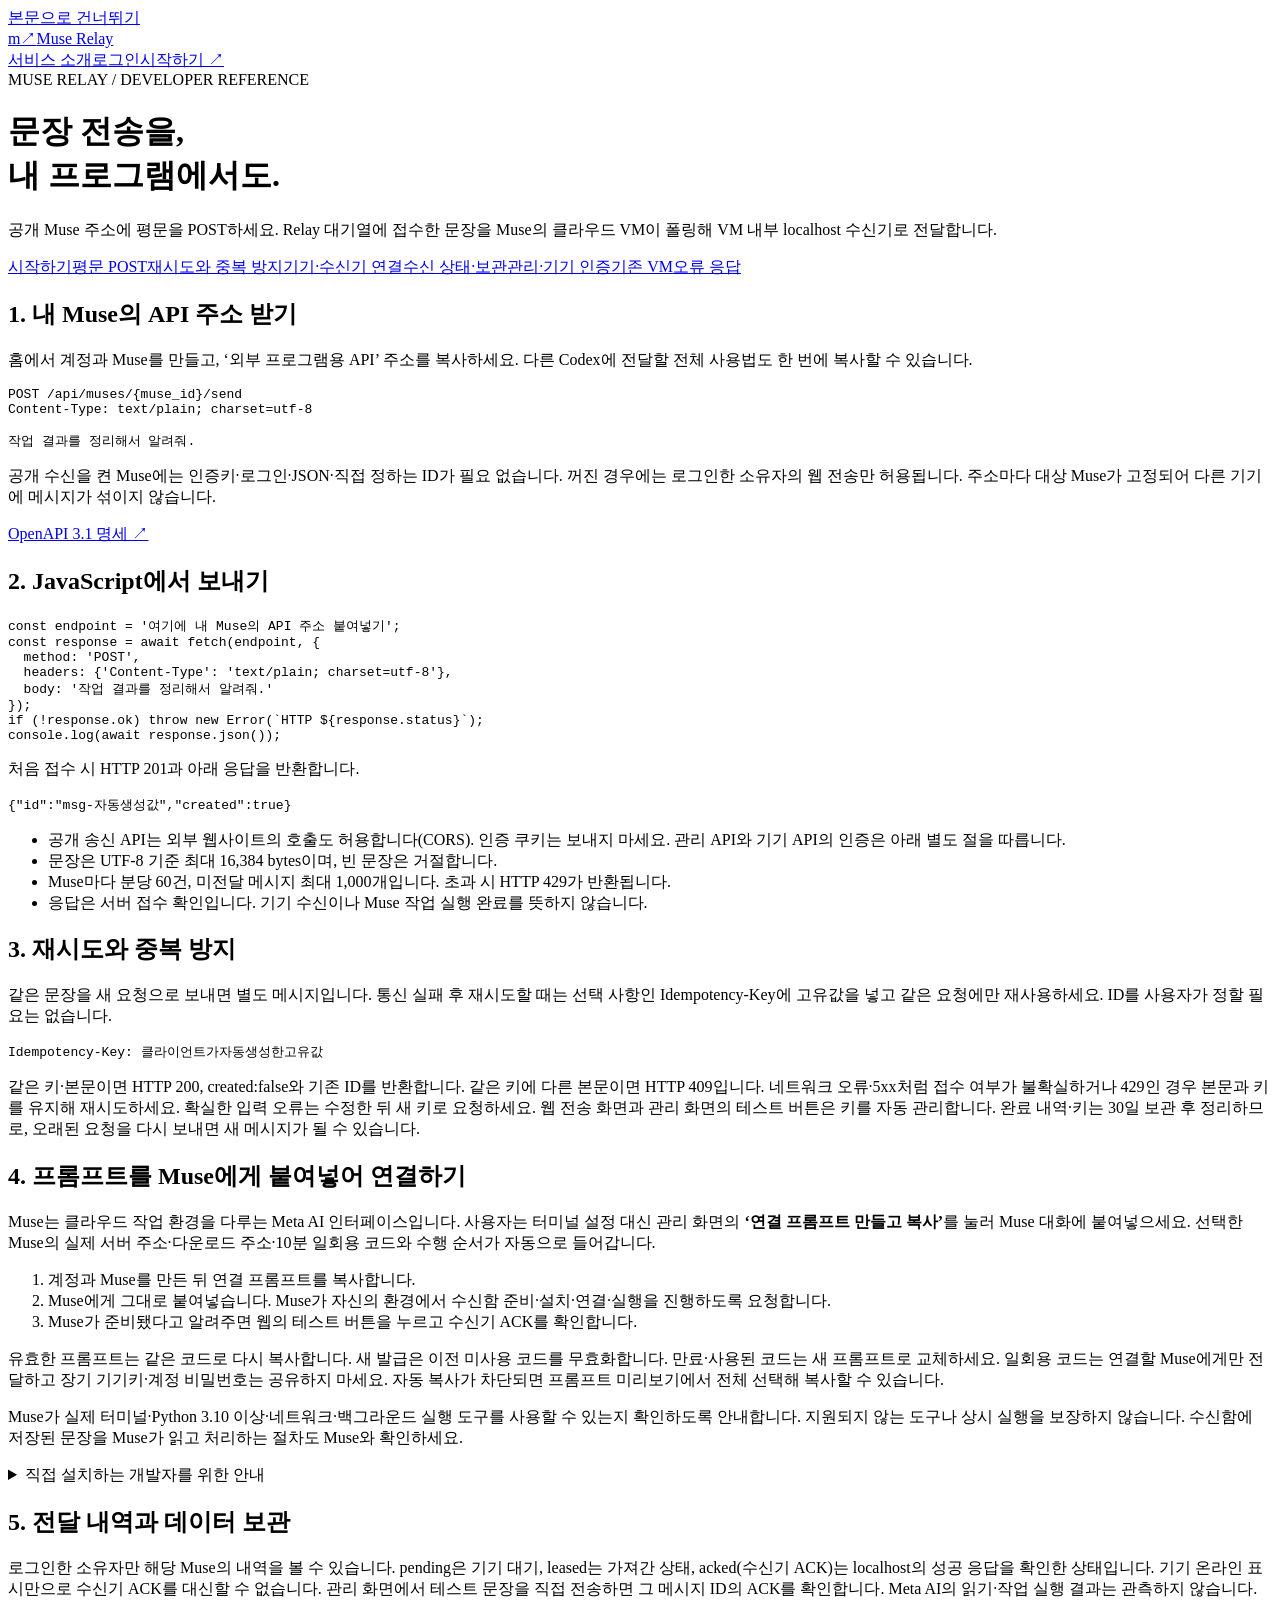
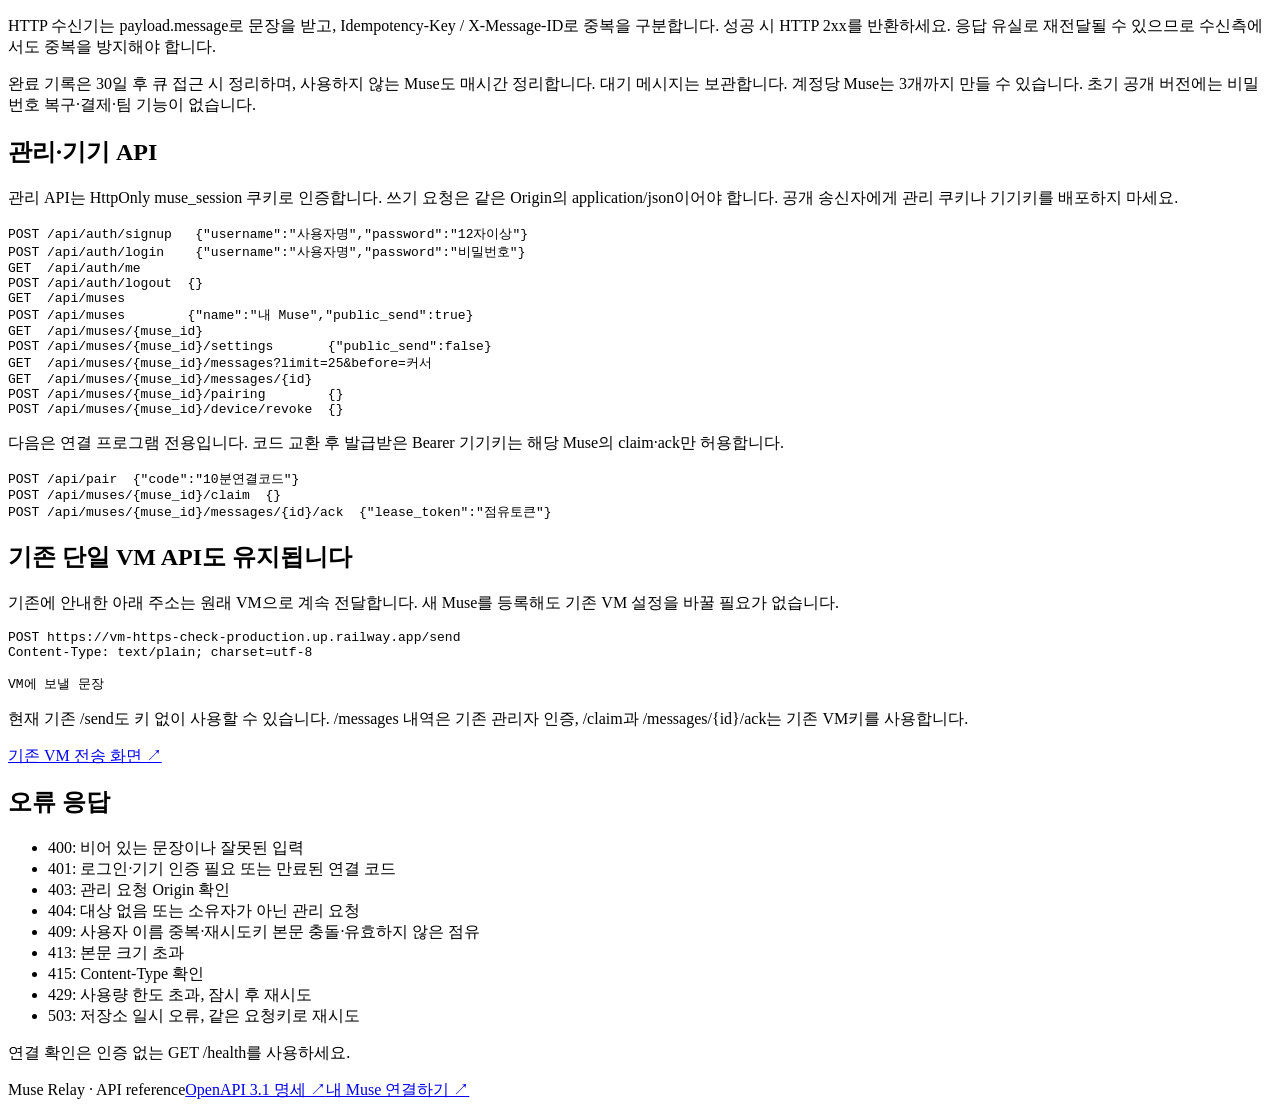
==== commit 549517c7: "feat: connect Muse by copying a complete setup prompt" ====
--- a/static/api-docs.html
+++ b/static/api-docs.html
@@ -60,16 +60,15 @@
 <p>같은 키·본문이면 HTTP 200, created:false와 기존 ID를 반환합니다. 같은 키에 다른 본문이면 HTTP 409입니다. 네트워크 오류·5xx처럼 접수 여부가 불확실하거나 429인 경우 본문과 키를 유지해 재시도하세요. 확실한 입력 오류는 수정한 뒤 새 키로 요청하세요. 웹 전송 화면과 관리 화면의 테스트 버튼은 키를 자동 관리합니다. 완료 내역·키는 30일 보관 후 정리하므로, 오래된 요청을 다시 보내면 새 메시지가 될 수 있습니다.</p>
 </section>
 <section id="receiver" class="doc-section">
-<h2>4. Muse의 클라우드 VM과 내부 수신기 연결</h2>
-<p>여기서 Muse는 Meta AI를 뜻합니다. 연결 프로그램은 Muse의 클라우드 VM 안에서 실행하고, localhost 수신기도 그 VM 내부에 준비합니다. Relay 연결 프로그램의 역할은 수신기까지 전달하는 것입니다. Meta AI가 수신함을 읽고 처리하는 절차는 별도로 구성하세요. 관리 화면의 환경 확인 프롬프트로 가능한 방법부터 확인할 수 있습니다.</p>
-<ol>
-<li>Muse 관리 화면에서 연결 프로그램 ZIP을 받아 Muse의 클라우드 VM 안에서 압축을 풉니다.</li>
-<li>Muse의 VM 안에서 해당 폴더를 열고 관리 화면의 연결 명령을 복사해 실행합니다. 명령에 현재 서버 주소가 포함됩니다.</li>
-<li>관리 화면에서 생성한 10분 연결 코드와 localhost 수신 URL을 입력합니다.</li>
-<li><code>python3 muse_agent.py run</code>으로 5초 폴링을 시작합니다.</li>
-</ol>
-<p>Python 3.10 이상, 추가 패키지 없이 사용합니다. HTTP 예: http://127.0.0.1:18765/inbox. localhost Bearer 인증이 있으면 connect에 --local-auth를 추가하세요. TCP 예: tcp://127.0.0.1:18765. TCP는 받은 id와 ok:true를 담은 JSON 한 줄로 응답해야 합니다.</p>
-<p>기기 인증키는 연결 과정에서 자동 발급되어 muse-connection.json에 저장됩니다. 이 파일을 공유하지 마세요. Muse마다 기기 1대를 연결하며 새 연결 시 이전 키가 무효화됩니다. 재연결할 때는 --config 옵션으로 새 설정 파일 경로를 지정하세요. 연결 해제는 관리 화면에서 할 수 있습니다.</p><a class="secondary" href="/downloads/muse-agent.zip">연결 프로그램 다운로드 ↓</a>
+<h2>4. 프롬프트를 Muse에게 붙여넣어 연결하기</h2>
+<p>Muse는 클라우드 작업 환경을 다루는 Meta AI 인터페이스입니다. 사용자는 터미널 설정 대신 관리 화면의 <strong>‘연결 프롬프트 만들고 복사’</strong>를 눌러 Muse 대화에 붙여넣으세요. 선택한 Muse의 실제 서버 주소·다운로드 주소·10분 일회용 코드와 수행 순서가 자동으로 들어갑니다.</p>
+<ol><li>계정과 Muse를 만든 뒤 연결 프롬프트를 복사합니다.</li><li>Muse에게 그대로 붙여넣습니다. Muse가 자신의 환경에서 수신함 준비·설치·연결·실행을 진행하도록 요청합니다.</li><li>Muse가 준비됐다고 알려주면 웹의 테스트 버튼을 누르고 수신기 ACK를 확인합니다.</li></ol>
+<p>유효한 프롬프트는 같은 코드로 다시 복사합니다. 새 발급은 이전 미사용 코드를 무효화합니다. 만료·사용된 코드는 새 프롬프트로 교체하세요. 일회용 코드는 연결할 Muse에게만 전달하고 장기 기기키·계정 비밀번호는 공유하지 마세요. 자동 복사가 차단되면 프롬프트 미리보기에서 전체 선택해 복사할 수 있습니다.</p>
+<p>Muse가 실제 터미널·Python 3.10 이상·네트워크·백그라운드 실행 도구를 사용할 수 있는지 확인하도록 안내합니다. 지원되지 않는 도구나 상시 실행을 보장하지 않습니다. 수신함에 저장된 문장을 Muse가 읽고 처리하는 절차도 Muse와 확인하세요.</p>
+<details class="connection-detail"><summary>직접 설치하는 개발자를 위한 안내</summary>
+<p>관리 화면의 ‘직접 설정하기 · 고급 안내’를 펼쳐 ZIP 다운로드, 서버 주소가 포함된 connect 명령, 일회용 코드와 VM 내부 localhost URL을 사용하세요. <code>python3 muse_agent.py run</code>이 5초마다 조회합니다. HTTP 수신기는 JSON의 message를 영속 저장하고 중복 ID를 처리한 뒤 2xx를 반환해야 합니다. TCP는 받은 id와 ok:true를 JSON 한 줄로 반환합니다. 추가 Python 패키지는 필요 없습니다.</p>
+<a class="secondary" href="/downloads/muse-agent.zip">연결 프로그램 다운로드 ↓</a>
+</details>
 </section>
 <section id="history" class="doc-section">
 <h2>5. 전달 내역과 데이터 보관</h2>
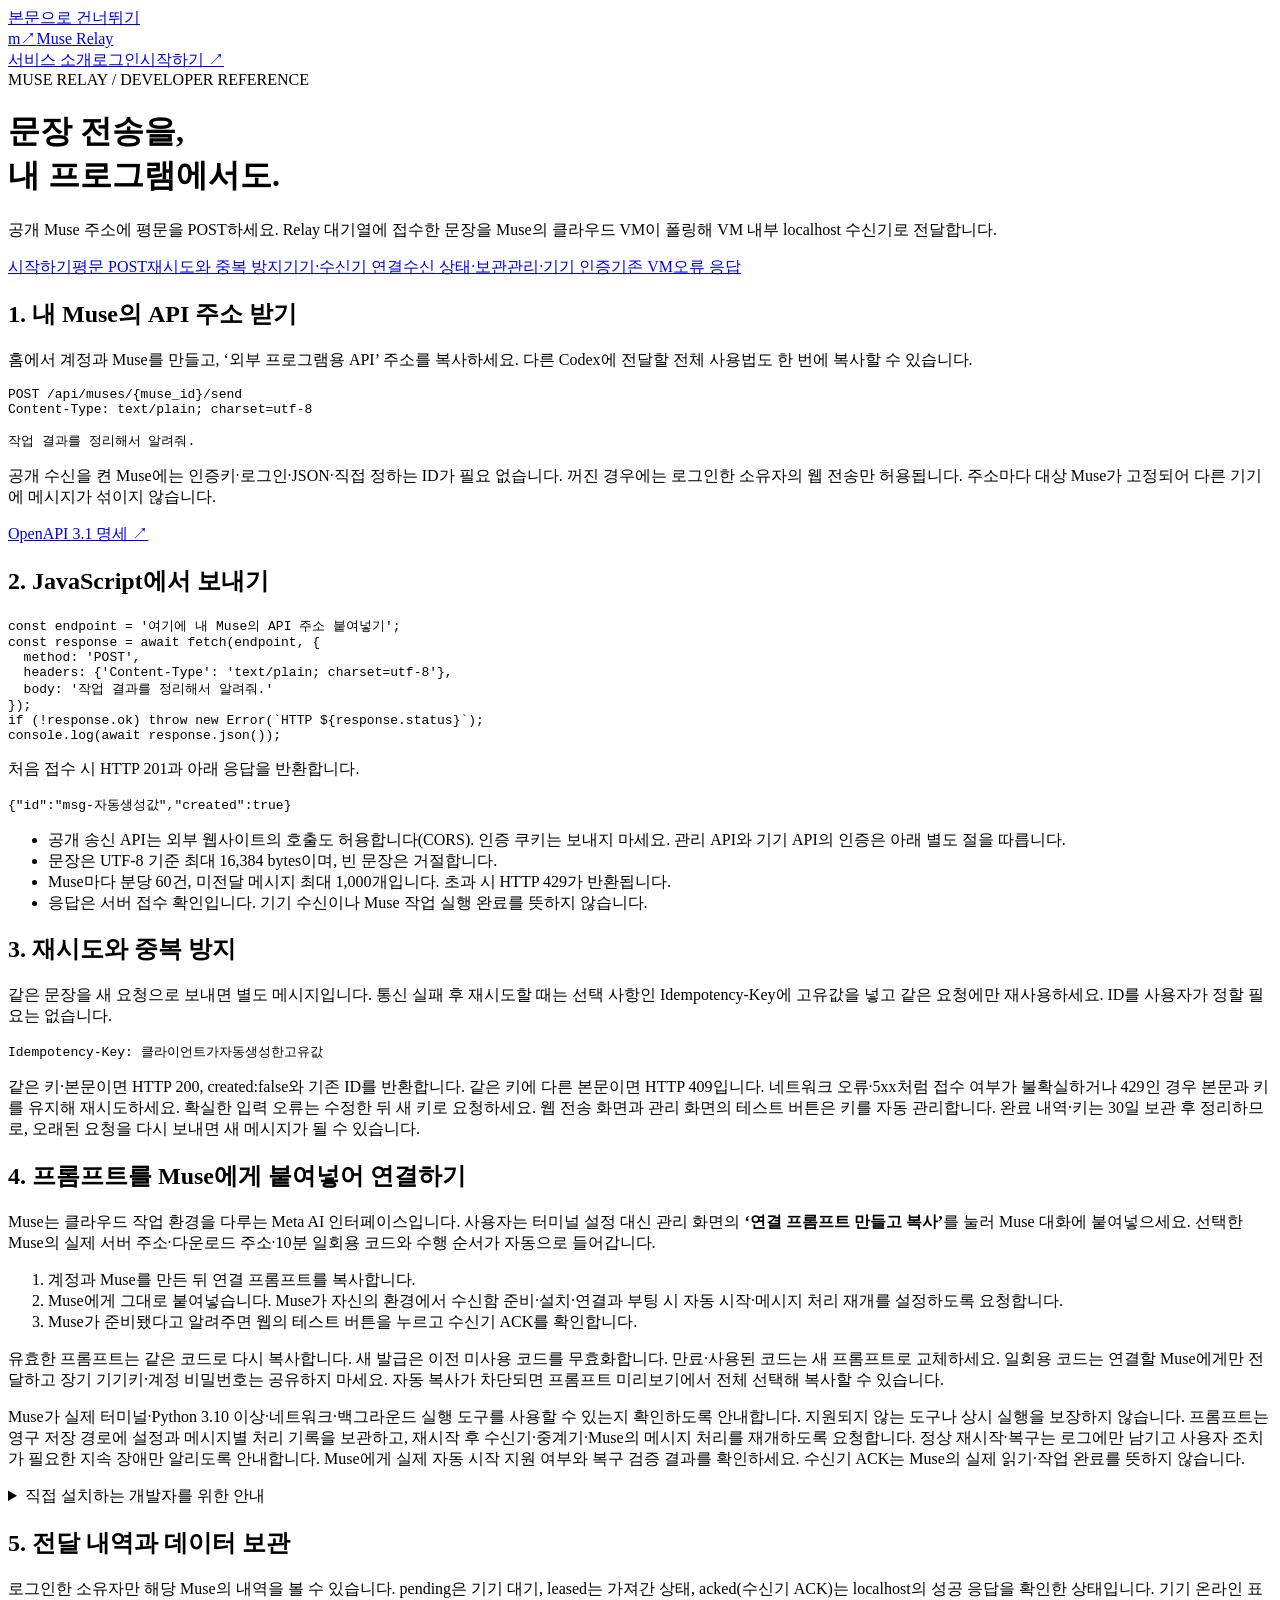
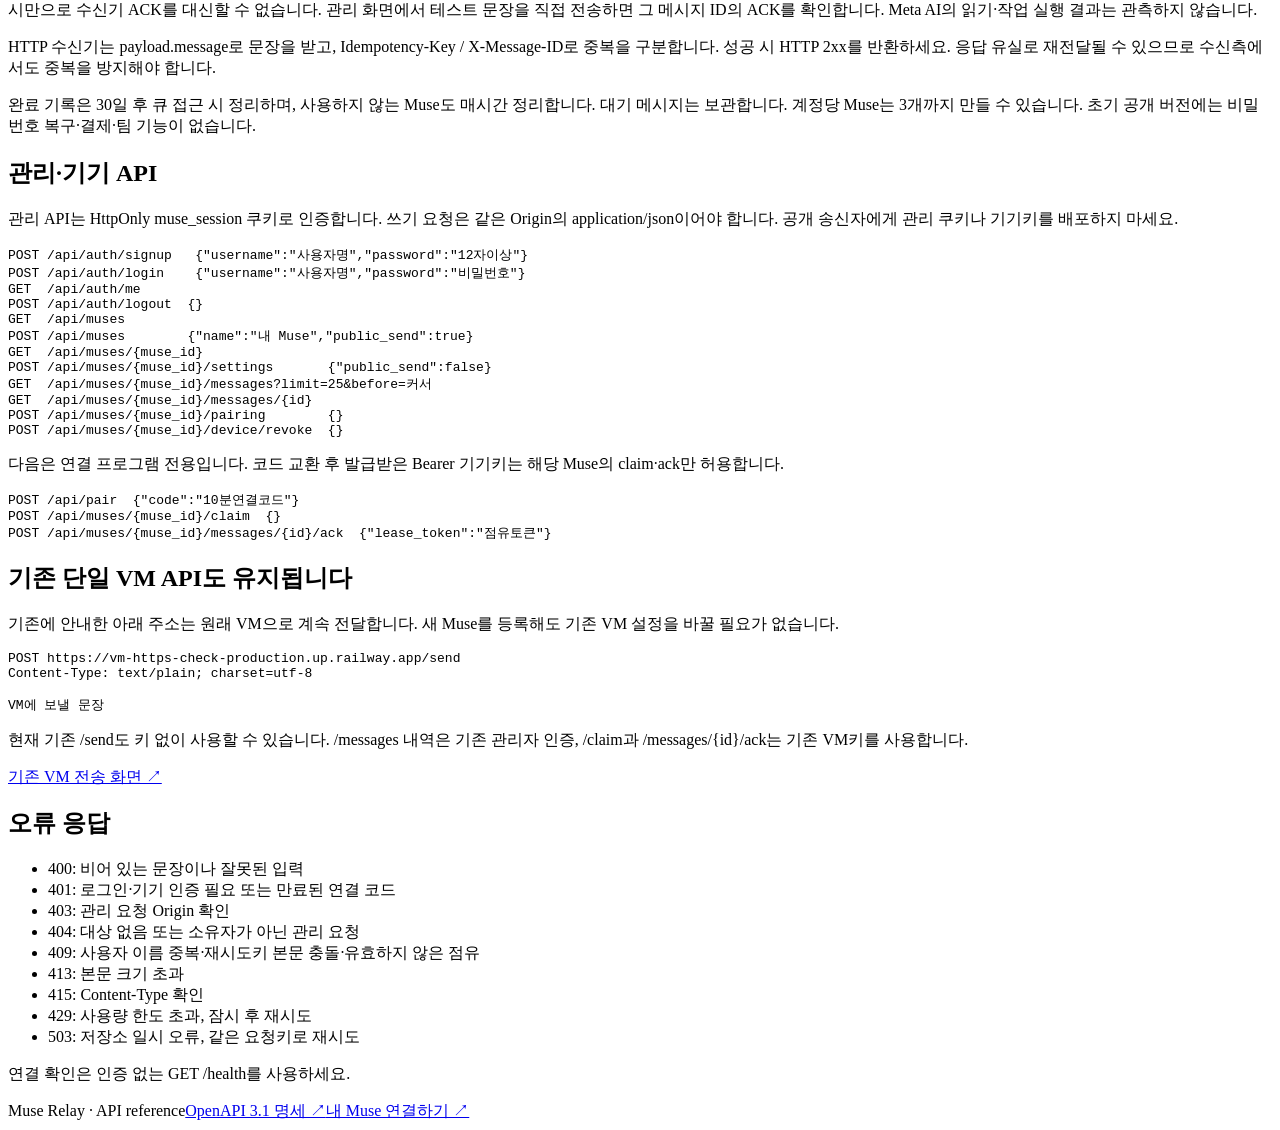
==== commit abf42098: "Guide Muse through quiet recovery after VM restarts" ====
--- a/static/api-docs.html
+++ b/static/api-docs.html
@@ -62,9 +62,9 @@
 <section id="receiver" class="doc-section">
 <h2>4. 프롬프트를 Muse에게 붙여넣어 연결하기</h2>
 <p>Muse는 클라우드 작업 환경을 다루는 Meta AI 인터페이스입니다. 사용자는 터미널 설정 대신 관리 화면의 <strong>‘연결 프롬프트 만들고 복사’</strong>를 눌러 Muse 대화에 붙여넣으세요. 선택한 Muse의 실제 서버 주소·다운로드 주소·10분 일회용 코드와 수행 순서가 자동으로 들어갑니다.</p>
-<ol><li>계정과 Muse를 만든 뒤 연결 프롬프트를 복사합니다.</li><li>Muse에게 그대로 붙여넣습니다. Muse가 자신의 환경에서 수신함 준비·설치·연결·실행을 진행하도록 요청합니다.</li><li>Muse가 준비됐다고 알려주면 웹의 테스트 버튼을 누르고 수신기 ACK를 확인합니다.</li></ol>
+<ol><li>계정과 Muse를 만든 뒤 연결 프롬프트를 복사합니다.</li><li>Muse에게 그대로 붙여넣습니다. Muse가 자신의 환경에서 수신함 준비·설치·연결과 부팅 시 자동 시작·메시지 처리 재개를 설정하도록 요청합니다.</li><li>Muse가 준비됐다고 알려주면 웹의 테스트 버튼을 누르고 수신기 ACK를 확인합니다.</li></ol>
 <p>유효한 프롬프트는 같은 코드로 다시 복사합니다. 새 발급은 이전 미사용 코드를 무효화합니다. 만료·사용된 코드는 새 프롬프트로 교체하세요. 일회용 코드는 연결할 Muse에게만 전달하고 장기 기기키·계정 비밀번호는 공유하지 마세요. 자동 복사가 차단되면 프롬프트 미리보기에서 전체 선택해 복사할 수 있습니다.</p>
-<p>Muse가 실제 터미널·Python 3.10 이상·네트워크·백그라운드 실행 도구를 사용할 수 있는지 확인하도록 안내합니다. 지원되지 않는 도구나 상시 실행을 보장하지 않습니다. 수신함에 저장된 문장을 Muse가 읽고 처리하는 절차도 Muse와 확인하세요.</p>
+<p>Muse가 실제 터미널·Python 3.10 이상·네트워크·백그라운드 실행 도구를 사용할 수 있는지 확인하도록 안내합니다. 지원되지 않는 도구나 상시 실행을 보장하지 않습니다. 프롬프트는 영구 저장 경로에 설정과 메시지별 처리 기록을 보관하고, 재시작 후 수신기·중계기·Muse의 메시지 처리를 재개하도록 요청합니다. 정상 재시작·복구는 로그에만 남기고 사용자 조치가 필요한 지속 장애만 알리도록 안내합니다. Muse에게 실제 자동 시작 지원 여부와 복구 검증 결과를 확인하세요. 수신기 ACK는 Muse의 실제 읽기·작업 완료를 뜻하지 않습니다.</p>
 <details class="connection-detail"><summary>직접 설치하는 개발자를 위한 안내</summary>
 <p>관리 화면의 ‘직접 설정하기 · 고급 안내’를 펼쳐 ZIP 다운로드, 서버 주소가 포함된 connect 명령, 일회용 코드와 VM 내부 localhost URL을 사용하세요. <code>python3 muse_agent.py run</code>이 5초마다 조회합니다. HTTP 수신기는 JSON의 message를 영속 저장하고 중복 ID를 처리한 뒤 2xx를 반환해야 합니다. TCP는 받은 id와 ok:true를 JSON 한 줄로 반환합니다. 추가 Python 패키지는 필요 없습니다.</p>
 <a class="secondary" href="/downloads/muse-agent.zip">연결 프로그램 다운로드 ↓</a>
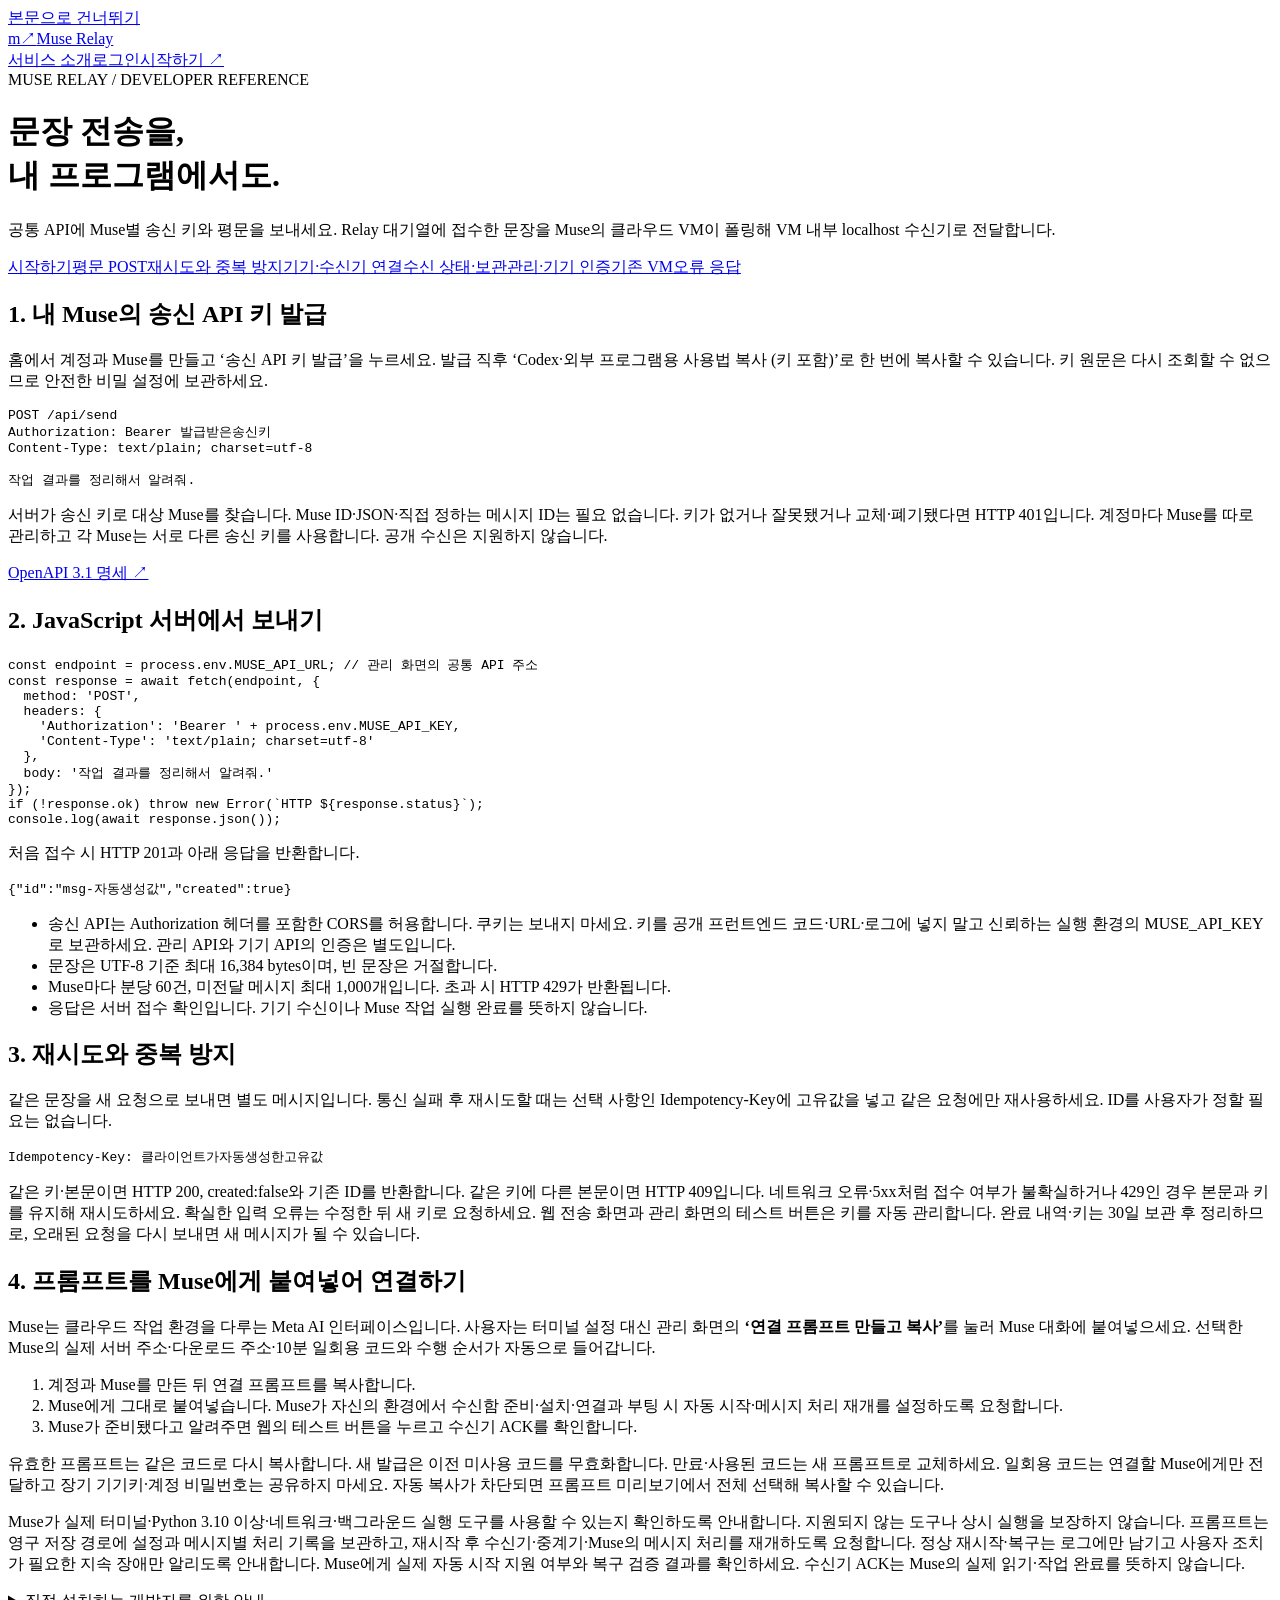
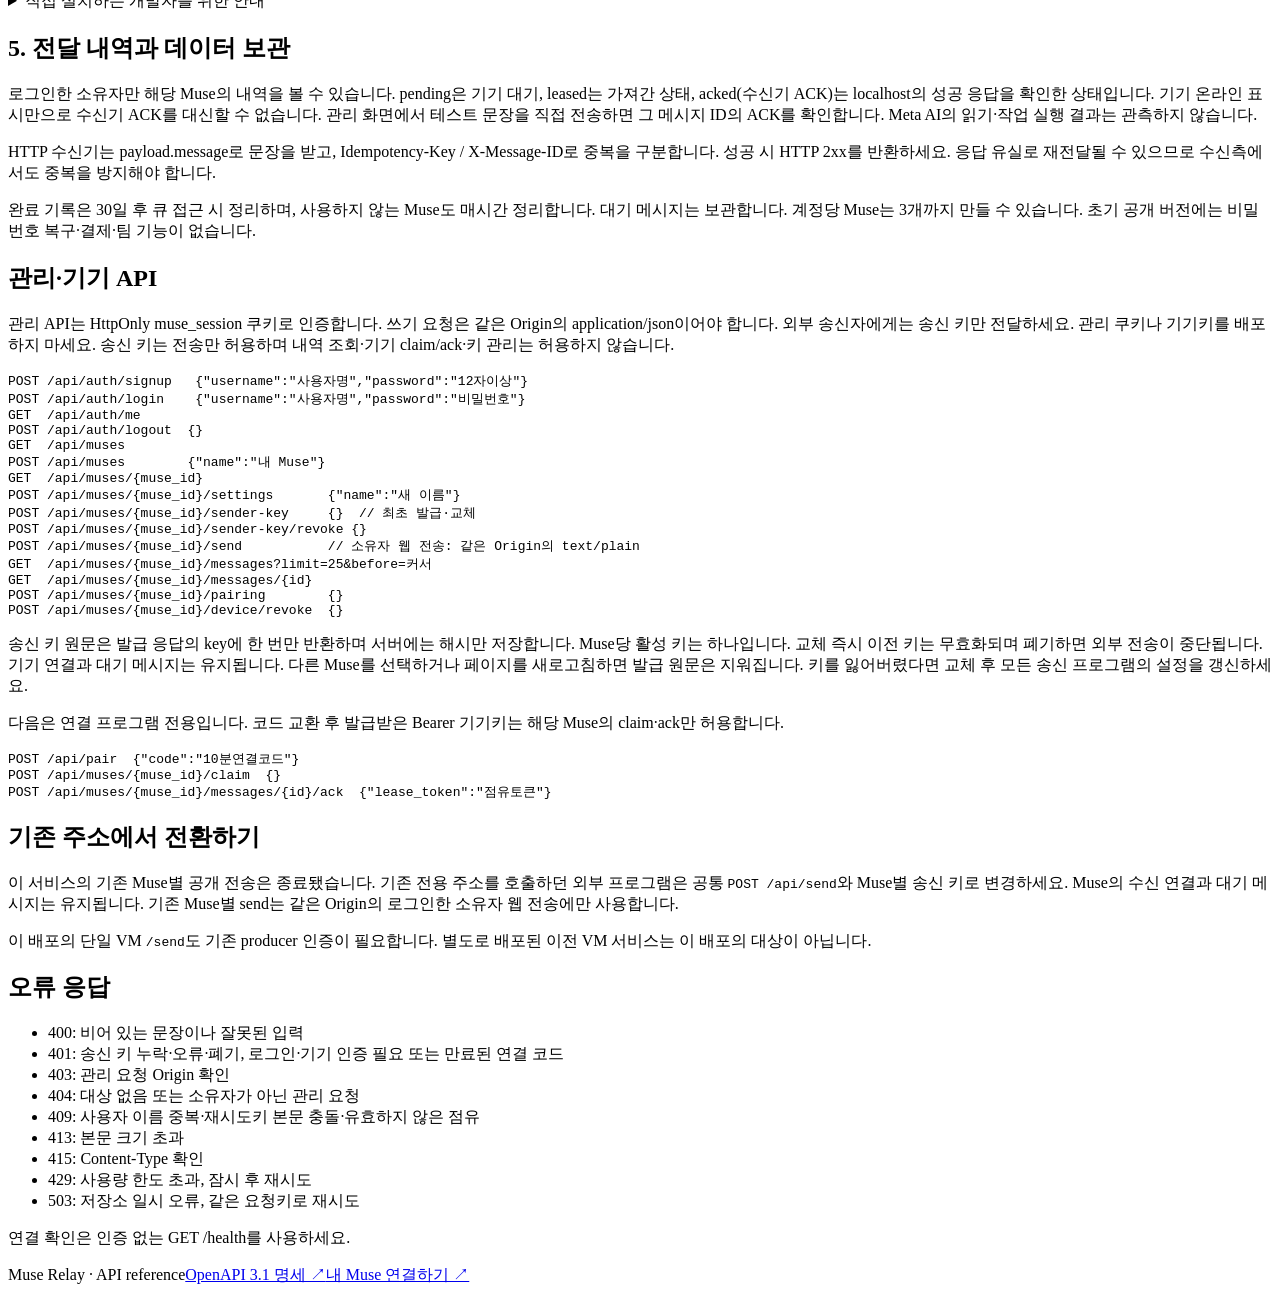
==== commit bfa8ad95: "Replace public Muse sending with scoped sender API keys" ====
--- a/static/api-docs.html
+++ b/static/api-docs.html
@@ -15,28 +15,32 @@
 <header class="doc-heading">
 <div class="eyebrow">MUSE RELAY / DEVELOPER REFERENCE</div>
 <h1>문장 전송을,<br>내 프로그램에서도.</h1>
-<p>공개 Muse 주소에 평문을 POST하세요. Relay 대기열에 접수한 문장을 Muse의 클라우드 VM이 폴링해 VM 내부 localhost 수신기로 전달합니다.</p>
+<p>공통 API에 Muse별 송신 키와 평문을 보내세요. Relay 대기열에 접수한 문장을 Muse의 클라우드 VM이 폴링해 VM 내부 localhost 수신기로 전달합니다.</p>
 </header>
 <div class="docs-layout">
 <nav class="docs-nav" aria-label="API 문서 목차"><a href="#getting-started">시작하기</a><a href="#plain-text">평문 POST</a><a href="#retries">재시도와 중복 방지</a><a href="#receiver">기기·수신기 연결</a><a href="#history">수신 상태·보관</a><a href="#auth">관리·기기 인증</a><a href="#legacy">기존 VM</a><a href="#errors">오류 응답</a>
 </nav>
 <div>
 <section id="getting-started" class="doc-section">
-<h2>1. 내 Muse의 API 주소 받기</h2>
-<p>홈에서 계정과 Muse를 만들고, ‘외부 프로그램용 API’ 주소를 복사하세요. 다른 Codex에 전달할 전체 사용법도 한 번에 복사할 수 있습니다.</p>
-<pre><code>POST /api/muses/{muse_id}/send
+<h2>1. 내 Muse의 송신 API 키 발급</h2>
+<p>홈에서 계정과 Muse를 만들고 ‘송신 API 키 발급’을 누르세요. 발급 직후 ‘Codex·외부 프로그램용 사용법 복사 (키 포함)’로 한 번에 복사할 수 있습니다. 키 원문은 다시 조회할 수 없으므로 안전한 비밀 설정에 보관하세요.</p>
+<pre><code>POST /api/send
+Authorization: Bearer 발급받은송신키
 Content-Type: text/plain; charset=utf-8
 
 작업 결과를 정리해서 알려줘.</code>
 </pre>
-<p>공개 수신을 켠 Muse에는 인증키·로그인·JSON·직접 정하는 ID가 필요 없습니다. 꺼진 경우에는 로그인한 소유자의 웹 전송만 허용됩니다. 주소마다 대상 Muse가 고정되어 다른 기기에 메시지가 섞이지 않습니다.</p><a class="secondary" href="/openapi.json">OpenAPI 3.1 명세 ↗</a>
+<p>서버가 송신 키로 대상 Muse를 찾습니다. Muse ID·JSON·직접 정하는 메시지 ID는 필요 없습니다. 키가 없거나 잘못됐거나 교체·폐기됐다면 HTTP 401입니다. 계정마다 Muse를 따로 관리하고 각 Muse는 서로 다른 송신 키를 사용합니다. 공개 수신은 지원하지 않습니다.</p><a class="secondary" href="/openapi.json">OpenAPI 3.1 명세 ↗</a>
 </section>
 <section id="plain-text" class="doc-section">
-<h2>2. JavaScript에서 보내기</h2>
-<pre><code>const endpoint = '여기에 내 Muse의 API 주소 붙여넣기';
+<h2>2. JavaScript 서버에서 보내기</h2>
+<pre><code>const endpoint = process.env.MUSE_API_URL; // 관리 화면의 공통 API 주소
 const response = await fetch(endpoint, {
   method: 'POST',
-  headers: {'Content-Type': 'text/plain; charset=utf-8'},
+  headers: {
+    'Authorization': 'Bearer ' + process.env.MUSE_API_KEY,
+    'Content-Type': 'text/plain; charset=utf-8'
+  },
   body: '작업 결과를 정리해서 알려줘.'
 });
 if (!response.ok) throw new Error(`HTTP ${response.status}`);
@@ -46,7 +50,7 @@
 <pre><code>{"id":"msg-자동생성값","created":true}</code>
 </pre>
 <ul>
-<li>공개 송신 API는 외부 웹사이트의 호출도 허용합니다(CORS). 인증 쿠키는 보내지 마세요. 관리 API와 기기 API의 인증은 아래 별도 절을 따릅니다.</li>
+<li>송신 API는 Authorization 헤더를 포함한 CORS를 허용합니다. 쿠키는 보내지 마세요. 키를 공개 프런트엔드 코드·URL·로그에 넣지 말고 신뢰하는 실행 환경의 MUSE_API_KEY로 보관하세요. 관리 API와 기기 API의 인증은 별도입니다.</li>
 <li>문장은 UTF-8 기준 최대 16,384 bytes이며, 빈 문장은 거절합니다.</li>
 <li>Muse마다 분당 60건, 미전달 메시지 최대 1,000개입니다. 초과 시 HTTP 429가 반환됩니다.</li>
 <li>응답은 서버 접수 확인입니다. 기기 수신이나 Muse 작업 실행 완료를 뜻하지 않습니다.</li>
@@ -78,20 +82,24 @@
 </section>
 <section id="auth" class="doc-section">
 <h2>관리·기기 API</h2>
-<p>관리 API는 HttpOnly muse_session 쿠키로 인증합니다. 쓰기 요청은 같은 Origin의 application/json이어야 합니다. 공개 송신자에게 관리 쿠키나 기기키를 배포하지 마세요.</p>
+<p>관리 API는 HttpOnly muse_session 쿠키로 인증합니다. 쓰기 요청은 같은 Origin의 application/json이어야 합니다. 외부 송신자에게는 송신 키만 전달하세요. 관리 쿠키나 기기키를 배포하지 마세요. 송신 키는 전송만 허용하며 내역 조회·기기 claim/ack·키 관리는 허용하지 않습니다.</p>
 <pre><code>POST /api/auth/signup   {"username":"사용자명","password":"12자이상"}
 POST /api/auth/login    {"username":"사용자명","password":"비밀번호"}
 GET  /api/auth/me
 POST /api/auth/logout  {}
 GET  /api/muses
-POST /api/muses        {"name":"내 Muse","public_send":true}
+POST /api/muses        {"name":"내 Muse"}
 GET  /api/muses/{muse_id}
-POST /api/muses/{muse_id}/settings       {"public_send":false}
+POST /api/muses/{muse_id}/settings       {"name":"새 이름"}
+POST /api/muses/{muse_id}/sender-key     {}  // 최초 발급·교체
+POST /api/muses/{muse_id}/sender-key/revoke {}
+POST /api/muses/{muse_id}/send           // 소유자 웹 전송: 같은 Origin의 text/plain
 GET  /api/muses/{muse_id}/messages?limit=25&amp;before=커서
 GET  /api/muses/{muse_id}/messages/{id}
 POST /api/muses/{muse_id}/pairing        {}
 POST /api/muses/{muse_id}/device/revoke  {}</code>
 </pre>
+<p>송신 키 원문은 발급 응답의 key에 한 번만 반환하며 서버에는 해시만 저장합니다. Muse당 활성 키는 하나입니다. 교체 즉시 이전 키는 무효화되며 폐기하면 외부 전송이 중단됩니다. 기기 연결과 대기 메시지는 유지됩니다. 다른 Muse를 선택하거나 페이지를 새로고침하면 발급 원문은 지워집니다. 키를 잃어버렸다면 교체 후 모든 송신 프로그램의 설정을 갱신하세요.</p>
 <p>다음은 연결 프로그램 전용입니다. 코드 교환 후 발급받은 Bearer 기기키는 해당 Muse의 claim·ack만 허용합니다.</p>
 <pre><code>POST /api/pair  {"code":"10분연결코드"}
 POST /api/muses/{muse_id}/claim  {}
@@ -99,20 +107,15 @@
 </pre>
 </section>
 <section id="legacy" class="doc-section">
-<h2>기존 단일 VM API도 유지됩니다</h2>
-<p>기존에 안내한 아래 주소는 원래 VM으로 계속 전달합니다. 새 Muse를 등록해도 기존 VM 설정을 바꿀 필요가 없습니다.</p>
-<pre><code>POST https://vm-https-check-production.up.railway.app/send
-Content-Type: text/plain; charset=utf-8
-
-VM에 보낼 문장</code>
-</pre>
-<p>현재 기존 /send도 키 없이 사용할 수 있습니다. /messages 내역은 기존 관리자 인증, /claim과 /messages/{id}/ack는 기존 VM키를 사용합니다.</p><a class="secondary" href="https://vm-https-check-production.up.railway.app/legacy">기존 VM 전송 화면 ↗</a>
+<h2>기존 주소에서 전환하기</h2>
+<p>이 서비스의 기존 Muse별 공개 전송은 종료됐습니다. 기존 전용 주소를 호출하던 외부 프로그램은 공통 <code>POST /api/send</code>와 Muse별 송신 키로 변경하세요. Muse의 수신 연결과 대기 메시지는 유지됩니다. 기존 Muse별 send는 같은 Origin의 로그인한 소유자 웹 전송에만 사용합니다.</p>
+<p>이 배포의 단일 VM <code>/send</code>도 기존 producer 인증이 필요합니다. 별도로 배포된 이전 VM 서비스는 이 배포의 대상이 아닙니다.</p>
 </section>
 <section id="errors" class="doc-section">
 <h2>오류 응답</h2>
 <ul>
 <li>400: 비어 있는 문장이나 잘못된 입력</li>
-<li>401: 로그인·기기 인증 필요 또는 만료된 연결 코드</li>
+<li>401: 송신 키 누락·오류·폐기, 로그인·기기 인증 필요 또는 만료된 연결 코드</li>
 <li>403: 관리 요청 Origin 확인</li>
 <li>404: 대상 없음 또는 소유자가 아닌 관리 요청</li>
 <li>409: 사용자 이름 중복·재시도키 본문 충돌·유효하지 않은 점유</li>
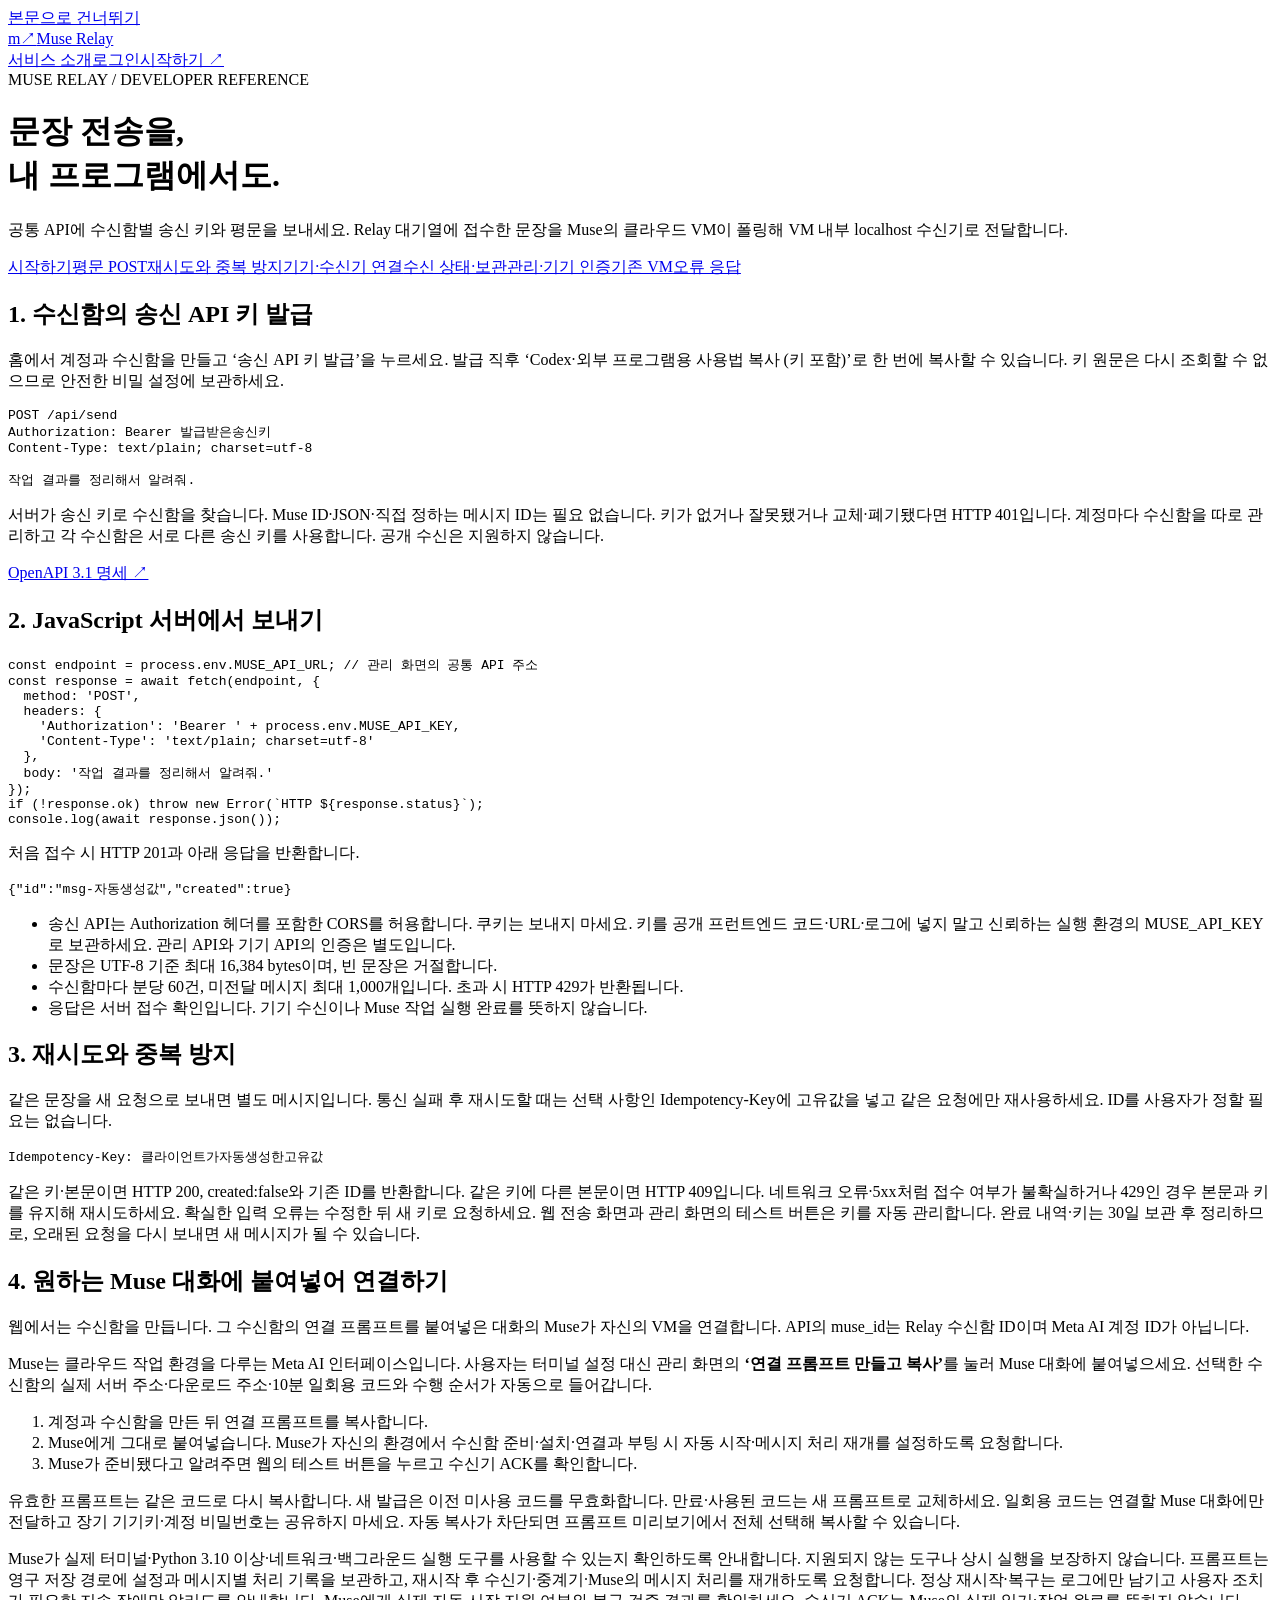
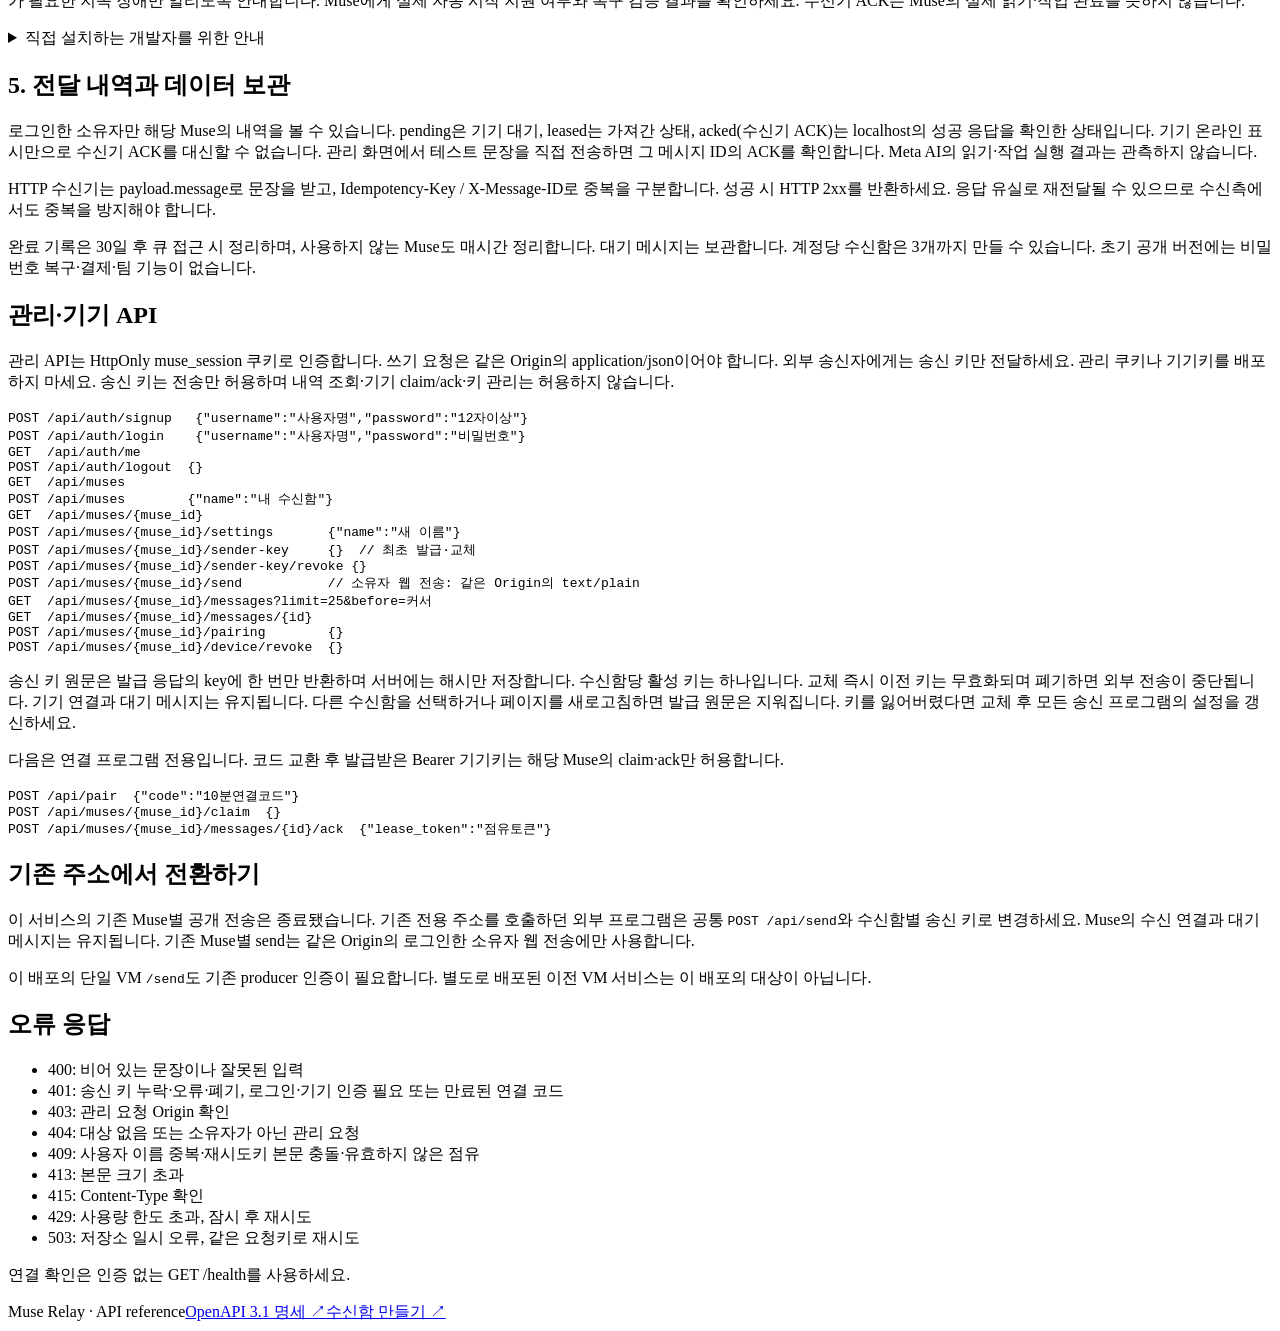
==== commit b8e1be7c: "Clarify inbox setup and linking the chosen Muse by prompt" ====
--- a/static/api-docs.html
+++ b/static/api-docs.html
@@ -15,22 +15,22 @@
 <header class="doc-heading">
 <div class="eyebrow">MUSE RELAY / DEVELOPER REFERENCE</div>
 <h1>문장 전송을,<br>내 프로그램에서도.</h1>
-<p>공통 API에 Muse별 송신 키와 평문을 보내세요. Relay 대기열에 접수한 문장을 Muse의 클라우드 VM이 폴링해 VM 내부 localhost 수신기로 전달합니다.</p>
+<p>공통 API에 수신함별 송신 키와 평문을 보내세요. Relay 대기열에 접수한 문장을 Muse의 클라우드 VM이 폴링해 VM 내부 localhost 수신기로 전달합니다.</p>
 </header>
 <div class="docs-layout">
 <nav class="docs-nav" aria-label="API 문서 목차"><a href="#getting-started">시작하기</a><a href="#plain-text">평문 POST</a><a href="#retries">재시도와 중복 방지</a><a href="#receiver">기기·수신기 연결</a><a href="#history">수신 상태·보관</a><a href="#auth">관리·기기 인증</a><a href="#legacy">기존 VM</a><a href="#errors">오류 응답</a>
 </nav>
 <div>
 <section id="getting-started" class="doc-section">
-<h2>1. 내 Muse의 송신 API 키 발급</h2>
-<p>홈에서 계정과 Muse를 만들고 ‘송신 API 키 발급’을 누르세요. 발급 직후 ‘Codex·외부 프로그램용 사용법 복사 (키 포함)’로 한 번에 복사할 수 있습니다. 키 원문은 다시 조회할 수 없으므로 안전한 비밀 설정에 보관하세요.</p>
+<h2>1. 수신함의 송신 API 키 발급</h2>
+<p>홈에서 계정과 수신함을 만들고 ‘송신 API 키 발급’을 누르세요. 발급 직후 ‘Codex·외부 프로그램용 사용법 복사 (키 포함)’로 한 번에 복사할 수 있습니다. 키 원문은 다시 조회할 수 없으므로 안전한 비밀 설정에 보관하세요.</p>
 <pre><code>POST /api/send
 Authorization: Bearer 발급받은송신키
 Content-Type: text/plain; charset=utf-8
 
 작업 결과를 정리해서 알려줘.</code>
 </pre>
-<p>서버가 송신 키로 대상 Muse를 찾습니다. Muse ID·JSON·직접 정하는 메시지 ID는 필요 없습니다. 키가 없거나 잘못됐거나 교체·폐기됐다면 HTTP 401입니다. 계정마다 Muse를 따로 관리하고 각 Muse는 서로 다른 송신 키를 사용합니다. 공개 수신은 지원하지 않습니다.</p><a class="secondary" href="/openapi.json">OpenAPI 3.1 명세 ↗</a>
+<p>서버가 송신 키로 수신함을 찾습니다. Muse ID·JSON·직접 정하는 메시지 ID는 필요 없습니다. 키가 없거나 잘못됐거나 교체·폐기됐다면 HTTP 401입니다. 계정마다 수신함을 따로 관리하고 각 수신함은 서로 다른 송신 키를 사용합니다. 공개 수신은 지원하지 않습니다.</p><a class="secondary" href="/openapi.json">OpenAPI 3.1 명세 ↗</a>
 </section>
 <section id="plain-text" class="doc-section">
 <h2>2. JavaScript 서버에서 보내기</h2>
@@ -52,7 +52,7 @@
 <ul>
 <li>송신 API는 Authorization 헤더를 포함한 CORS를 허용합니다. 쿠키는 보내지 마세요. 키를 공개 프런트엔드 코드·URL·로그에 넣지 말고 신뢰하는 실행 환경의 MUSE_API_KEY로 보관하세요. 관리 API와 기기 API의 인증은 별도입니다.</li>
 <li>문장은 UTF-8 기준 최대 16,384 bytes이며, 빈 문장은 거절합니다.</li>
-<li>Muse마다 분당 60건, 미전달 메시지 최대 1,000개입니다. 초과 시 HTTP 429가 반환됩니다.</li>
+<li>수신함마다 분당 60건, 미전달 메시지 최대 1,000개입니다. 초과 시 HTTP 429가 반환됩니다.</li>
 <li>응답은 서버 접수 확인입니다. 기기 수신이나 Muse 작업 실행 완료를 뜻하지 않습니다.</li>
 </ul>
 </section>
@@ -64,10 +64,11 @@
 <p>같은 키·본문이면 HTTP 200, created:false와 기존 ID를 반환합니다. 같은 키에 다른 본문이면 HTTP 409입니다. 네트워크 오류·5xx처럼 접수 여부가 불확실하거나 429인 경우 본문과 키를 유지해 재시도하세요. 확실한 입력 오류는 수정한 뒤 새 키로 요청하세요. 웹 전송 화면과 관리 화면의 테스트 버튼은 키를 자동 관리합니다. 완료 내역·키는 30일 보관 후 정리하므로, 오래된 요청을 다시 보내면 새 메시지가 될 수 있습니다.</p>
 </section>
 <section id="receiver" class="doc-section">
-<h2>4. 프롬프트를 Muse에게 붙여넣어 연결하기</h2>
-<p>Muse는 클라우드 작업 환경을 다루는 Meta AI 인터페이스입니다. 사용자는 터미널 설정 대신 관리 화면의 <strong>‘연결 프롬프트 만들고 복사’</strong>를 눌러 Muse 대화에 붙여넣으세요. 선택한 Muse의 실제 서버 주소·다운로드 주소·10분 일회용 코드와 수행 순서가 자동으로 들어갑니다.</p>
-<ol><li>계정과 Muse를 만든 뒤 연결 프롬프트를 복사합니다.</li><li>Muse에게 그대로 붙여넣습니다. Muse가 자신의 환경에서 수신함 준비·설치·연결과 부팅 시 자동 시작·메시지 처리 재개를 설정하도록 요청합니다.</li><li>Muse가 준비됐다고 알려주면 웹의 테스트 버튼을 누르고 수신기 ACK를 확인합니다.</li></ol>
-<p>유효한 프롬프트는 같은 코드로 다시 복사합니다. 새 발급은 이전 미사용 코드를 무효화합니다. 만료·사용된 코드는 새 프롬프트로 교체하세요. 일회용 코드는 연결할 Muse에게만 전달하고 장기 기기키·계정 비밀번호는 공유하지 마세요. 자동 복사가 차단되면 프롬프트 미리보기에서 전체 선택해 복사할 수 있습니다.</p>
+<h2>4. 원하는 Muse 대화에 붙여넣어 연결하기</h2>
+<p>웹에서는 수신함을 만듭니다. 그 수신함의 연결 프롬프트를 붙여넣은 대화의 Muse가 자신의 VM을 연결합니다. API의 muse_id는 Relay 수신함 ID이며 Meta AI 계정 ID가 아닙니다.</p>
+<p>Muse는 클라우드 작업 환경을 다루는 Meta AI 인터페이스입니다. 사용자는 터미널 설정 대신 관리 화면의 <strong>‘연결 프롬프트 만들고 복사’</strong>를 눌러 Muse 대화에 붙여넣으세요. 선택한 수신함의 실제 서버 주소·다운로드 주소·10분 일회용 코드와 수행 순서가 자동으로 들어갑니다.</p>
+<ol><li>계정과 수신함을 만든 뒤 연결 프롬프트를 복사합니다.</li><li>Muse에게 그대로 붙여넣습니다. Muse가 자신의 환경에서 수신함 준비·설치·연결과 부팅 시 자동 시작·메시지 처리 재개를 설정하도록 요청합니다.</li><li>Muse가 준비됐다고 알려주면 웹의 테스트 버튼을 누르고 수신기 ACK를 확인합니다.</li></ol>
+<p>유효한 프롬프트는 같은 코드로 다시 복사합니다. 새 발급은 이전 미사용 코드를 무효화합니다. 만료·사용된 코드는 새 프롬프트로 교체하세요. 일회용 코드는 연결할 Muse 대화에만 전달하고 장기 기기키·계정 비밀번호는 공유하지 마세요. 자동 복사가 차단되면 프롬프트 미리보기에서 전체 선택해 복사할 수 있습니다.</p>
 <p>Muse가 실제 터미널·Python 3.10 이상·네트워크·백그라운드 실행 도구를 사용할 수 있는지 확인하도록 안내합니다. 지원되지 않는 도구나 상시 실행을 보장하지 않습니다. 프롬프트는 영구 저장 경로에 설정과 메시지별 처리 기록을 보관하고, 재시작 후 수신기·중계기·Muse의 메시지 처리를 재개하도록 요청합니다. 정상 재시작·복구는 로그에만 남기고 사용자 조치가 필요한 지속 장애만 알리도록 안내합니다. Muse에게 실제 자동 시작 지원 여부와 복구 검증 결과를 확인하세요. 수신기 ACK는 Muse의 실제 읽기·작업 완료를 뜻하지 않습니다.</p>
 <details class="connection-detail"><summary>직접 설치하는 개발자를 위한 안내</summary>
 <p>관리 화면의 ‘직접 설정하기 · 고급 안내’를 펼쳐 ZIP 다운로드, 서버 주소가 포함된 connect 명령, 일회용 코드와 VM 내부 localhost URL을 사용하세요. <code>python3 muse_agent.py run</code>이 5초마다 조회합니다. HTTP 수신기는 JSON의 message를 영속 저장하고 중복 ID를 처리한 뒤 2xx를 반환해야 합니다. TCP는 받은 id와 ok:true를 JSON 한 줄로 반환합니다. 추가 Python 패키지는 필요 없습니다.</p>
@@ -78,7 +79,7 @@
 <h2>5. 전달 내역과 데이터 보관</h2>
 <p>로그인한 소유자만 해당 Muse의 내역을 볼 수 있습니다. pending은 기기 대기, leased는 가져간 상태, acked(수신기 ACK)는 localhost의 성공 응답을 확인한 상태입니다. 기기 온라인 표시만으로 수신기 ACK를 대신할 수 없습니다. 관리 화면에서 테스트 문장을 직접 전송하면 그 메시지 ID의 ACK를 확인합니다. Meta AI의 읽기·작업 실행 결과는 관측하지 않습니다.</p>
 <p>HTTP 수신기는 payload.message로 문장을 받고, Idempotency-Key / X-Message-ID로 중복을 구분합니다. 성공 시 HTTP 2xx를 반환하세요. 응답 유실로 재전달될 수 있으므로 수신측에서도 중복을 방지해야 합니다.</p>
-<p>완료 기록은 30일 후 큐 접근 시 정리하며, 사용하지 않는 Muse도 매시간 정리합니다. 대기 메시지는 보관합니다. 계정당 Muse는 3개까지 만들 수 있습니다. 초기 공개 버전에는 비밀번호 복구·결제·팀 기능이 없습니다.</p>
+<p>완료 기록은 30일 후 큐 접근 시 정리하며, 사용하지 않는 Muse도 매시간 정리합니다. 대기 메시지는 보관합니다. 계정당 수신함은 3개까지 만들 수 있습니다. 초기 공개 버전에는 비밀번호 복구·결제·팀 기능이 없습니다.</p>
 </section>
 <section id="auth" class="doc-section">
 <h2>관리·기기 API</h2>
@@ -88,7 +89,7 @@
 GET  /api/auth/me
 POST /api/auth/logout  {}
 GET  /api/muses
-POST /api/muses        {"name":"내 Muse"}
+POST /api/muses        {"name":"내 수신함"}
 GET  /api/muses/{muse_id}
 POST /api/muses/{muse_id}/settings       {"name":"새 이름"}
 POST /api/muses/{muse_id}/sender-key     {}  // 최초 발급·교체
@@ -99,7 +100,7 @@
 POST /api/muses/{muse_id}/pairing        {}
 POST /api/muses/{muse_id}/device/revoke  {}</code>
 </pre>
-<p>송신 키 원문은 발급 응답의 key에 한 번만 반환하며 서버에는 해시만 저장합니다. Muse당 활성 키는 하나입니다. 교체 즉시 이전 키는 무효화되며 폐기하면 외부 전송이 중단됩니다. 기기 연결과 대기 메시지는 유지됩니다. 다른 Muse를 선택하거나 페이지를 새로고침하면 발급 원문은 지워집니다. 키를 잃어버렸다면 교체 후 모든 송신 프로그램의 설정을 갱신하세요.</p>
+<p>송신 키 원문은 발급 응답의 key에 한 번만 반환하며 서버에는 해시만 저장합니다. 수신함당 활성 키는 하나입니다. 교체 즉시 이전 키는 무효화되며 폐기하면 외부 전송이 중단됩니다. 기기 연결과 대기 메시지는 유지됩니다. 다른 수신함을 선택하거나 페이지를 새로고침하면 발급 원문은 지워집니다. 키를 잃어버렸다면 교체 후 모든 송신 프로그램의 설정을 갱신하세요.</p>
 <p>다음은 연결 프로그램 전용입니다. 코드 교환 후 발급받은 Bearer 기기키는 해당 Muse의 claim·ack만 허용합니다.</p>
 <pre><code>POST /api/pair  {"code":"10분연결코드"}
 POST /api/muses/{muse_id}/claim  {}
@@ -108,7 +109,7 @@
 </section>
 <section id="legacy" class="doc-section">
 <h2>기존 주소에서 전환하기</h2>
-<p>이 서비스의 기존 Muse별 공개 전송은 종료됐습니다. 기존 전용 주소를 호출하던 외부 프로그램은 공통 <code>POST /api/send</code>와 Muse별 송신 키로 변경하세요. Muse의 수신 연결과 대기 메시지는 유지됩니다. 기존 Muse별 send는 같은 Origin의 로그인한 소유자 웹 전송에만 사용합니다.</p>
+<p>이 서비스의 기존 Muse별 공개 전송은 종료됐습니다. 기존 전용 주소를 호출하던 외부 프로그램은 공통 <code>POST /api/send</code>와 수신함별 송신 키로 변경하세요. Muse의 수신 연결과 대기 메시지는 유지됩니다. 기존 Muse별 send는 같은 Origin의 로그인한 소유자 웹 전송에만 사용합니다.</p>
 <p>이 배포의 단일 VM <code>/send</code>도 기존 producer 인증이 필요합니다. 별도로 배포된 이전 VM 서비스는 이 배포의 대상이 아닙니다.</p>
 </section>
 <section id="errors" class="doc-section">
@@ -129,7 +130,7 @@
 </div>
 </div>
 </main>
-<footer class="site-footer"><span>Muse Relay · API reference</span><a href="/openapi.json">OpenAPI 3.1 명세 ↗</a><a href="/">내 Muse 연결하기 ↗</a>
+<footer class="site-footer"><span>Muse Relay · API reference</span><a href="/openapi.json">OpenAPI 3.1 명세 ↗</a><a href="/">수신함 만들기 ↗</a>
 </footer>
 </body>
 </html>
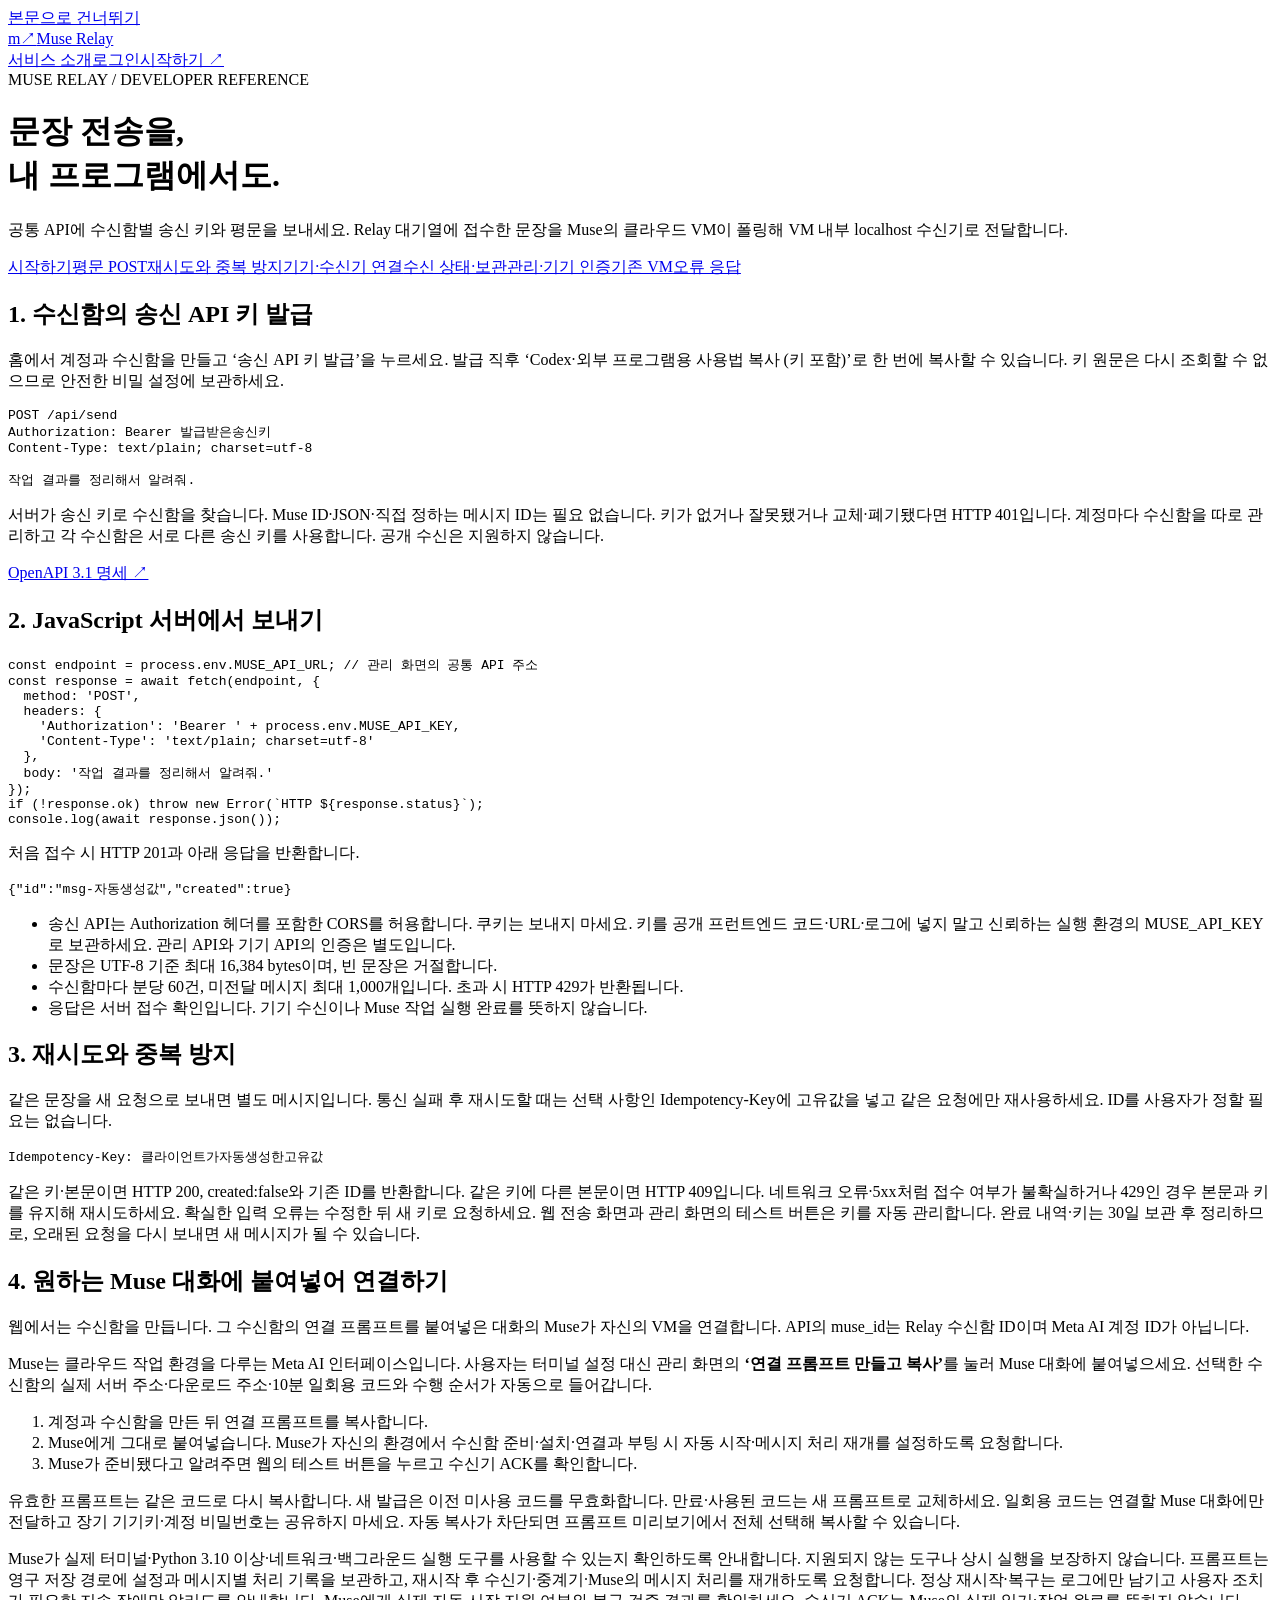
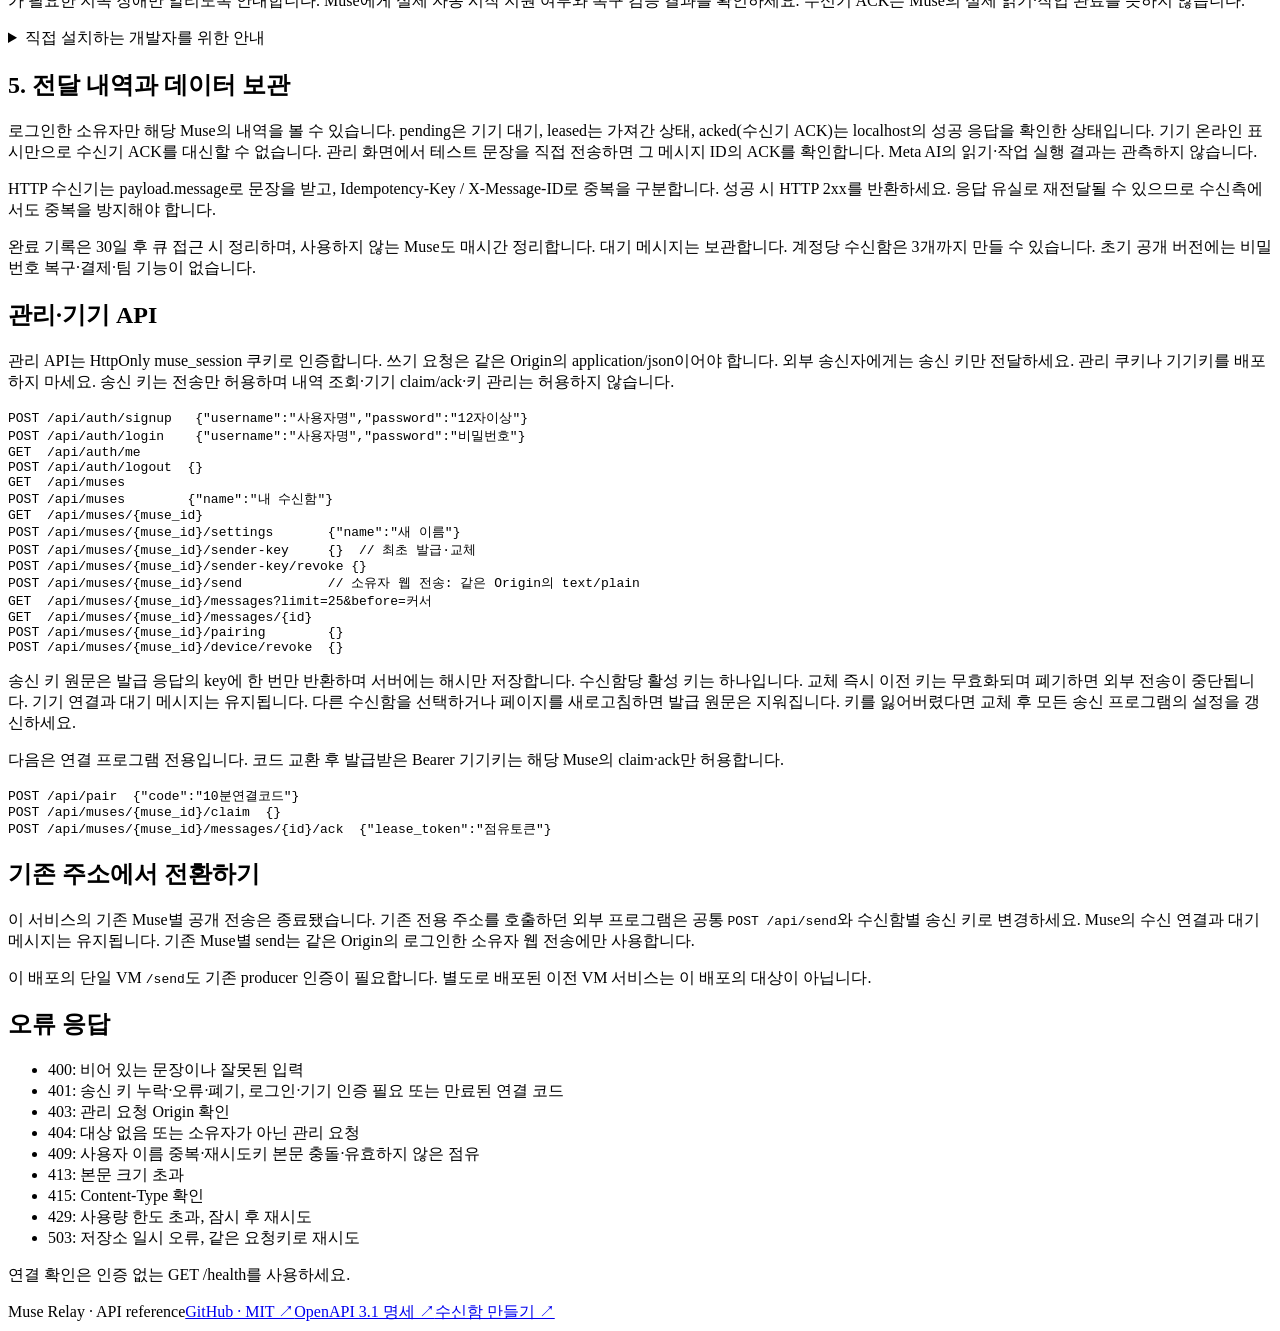
==== commit 7b81a29e: "Prepare Muse Relay for public MIT open source distribution" ====
--- a/static/api-docs.html
+++ b/static/api-docs.html
@@ -130,7 +130,7 @@
 </div>
 </div>
 </main>
-<footer class="site-footer"><span>Muse Relay · API reference</span><a href="/openapi.json">OpenAPI 3.1 명세 ↗</a><a href="/">수신함 만들기 ↗</a>
+<footer class="site-footer"><span>Muse Relay · API reference</span><a href="https://github.com/AuroraEthan/muse-relay" target="_blank" rel="noopener">GitHub · MIT ↗</a><a href="/openapi.json">OpenAPI 3.1 명세 ↗</a><a href="/">수신함 만들기 ↗</a>
 </footer>
 </body>
 </html>
